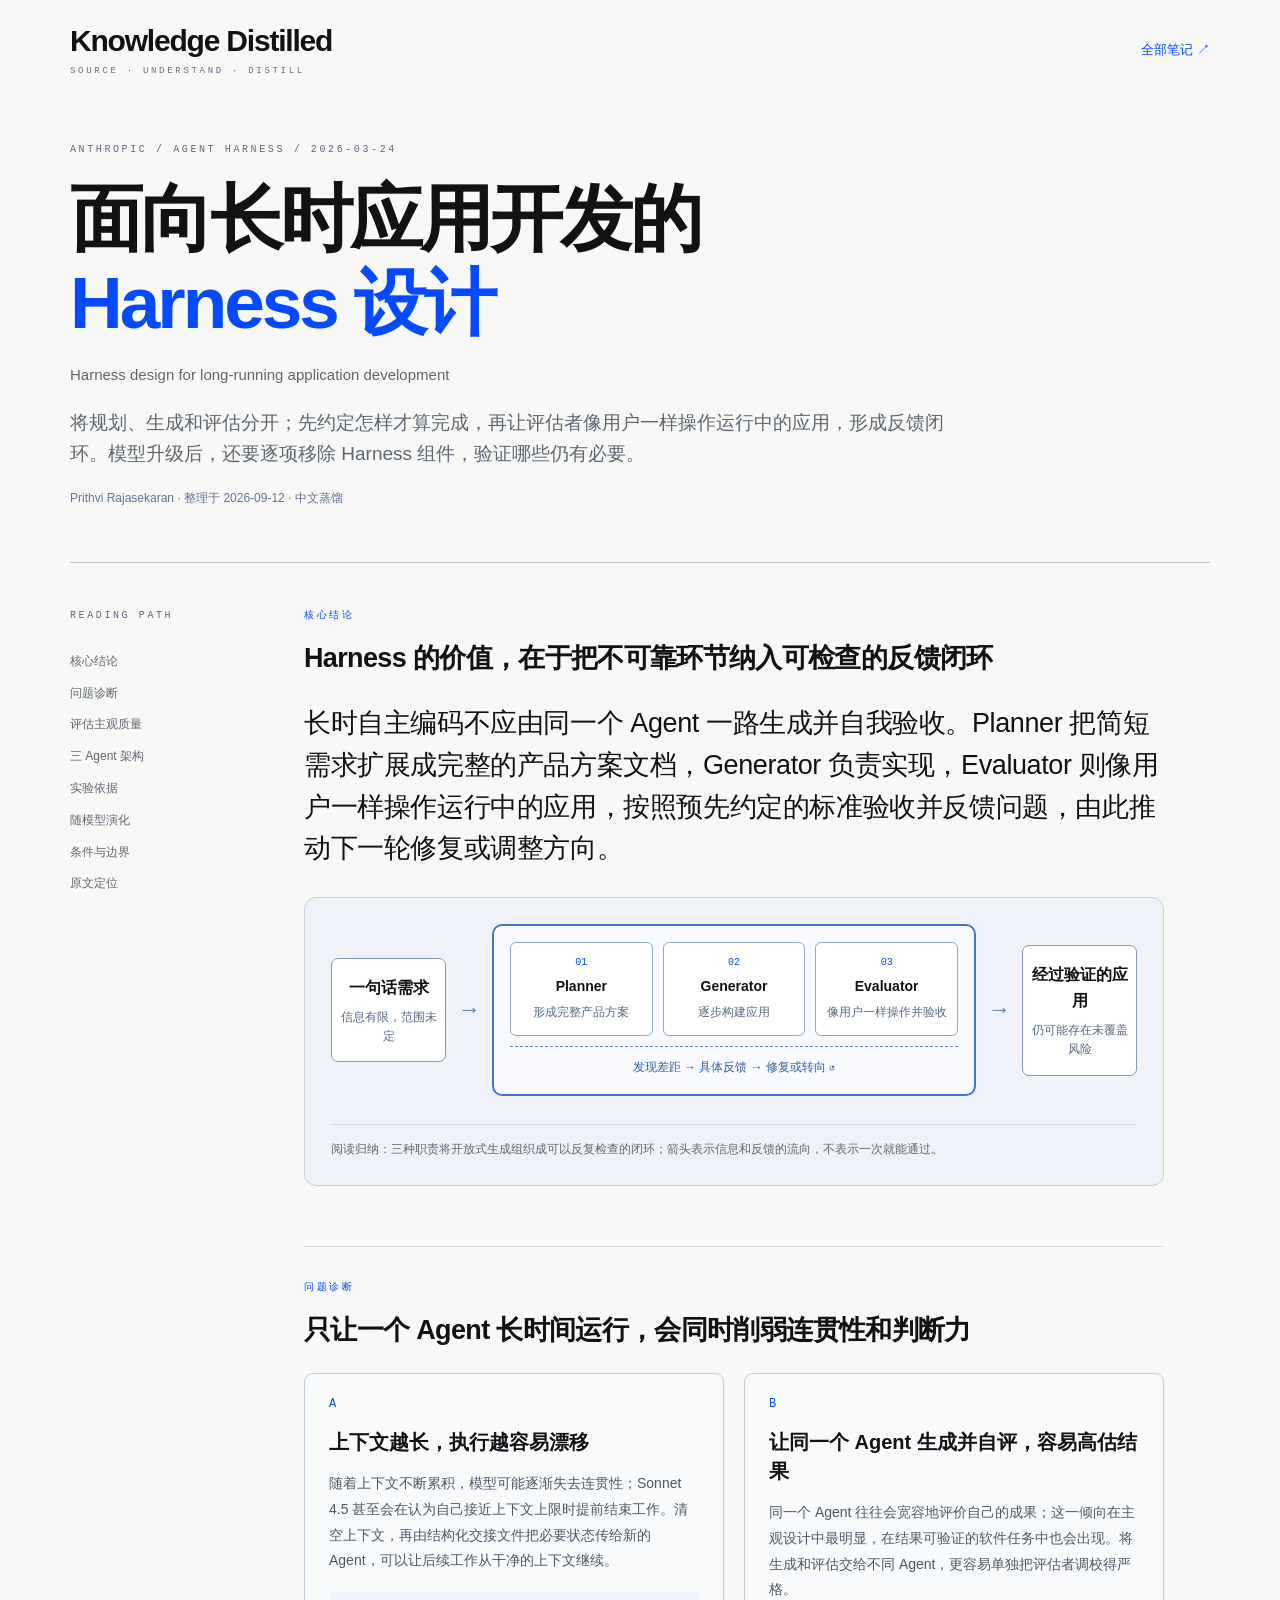
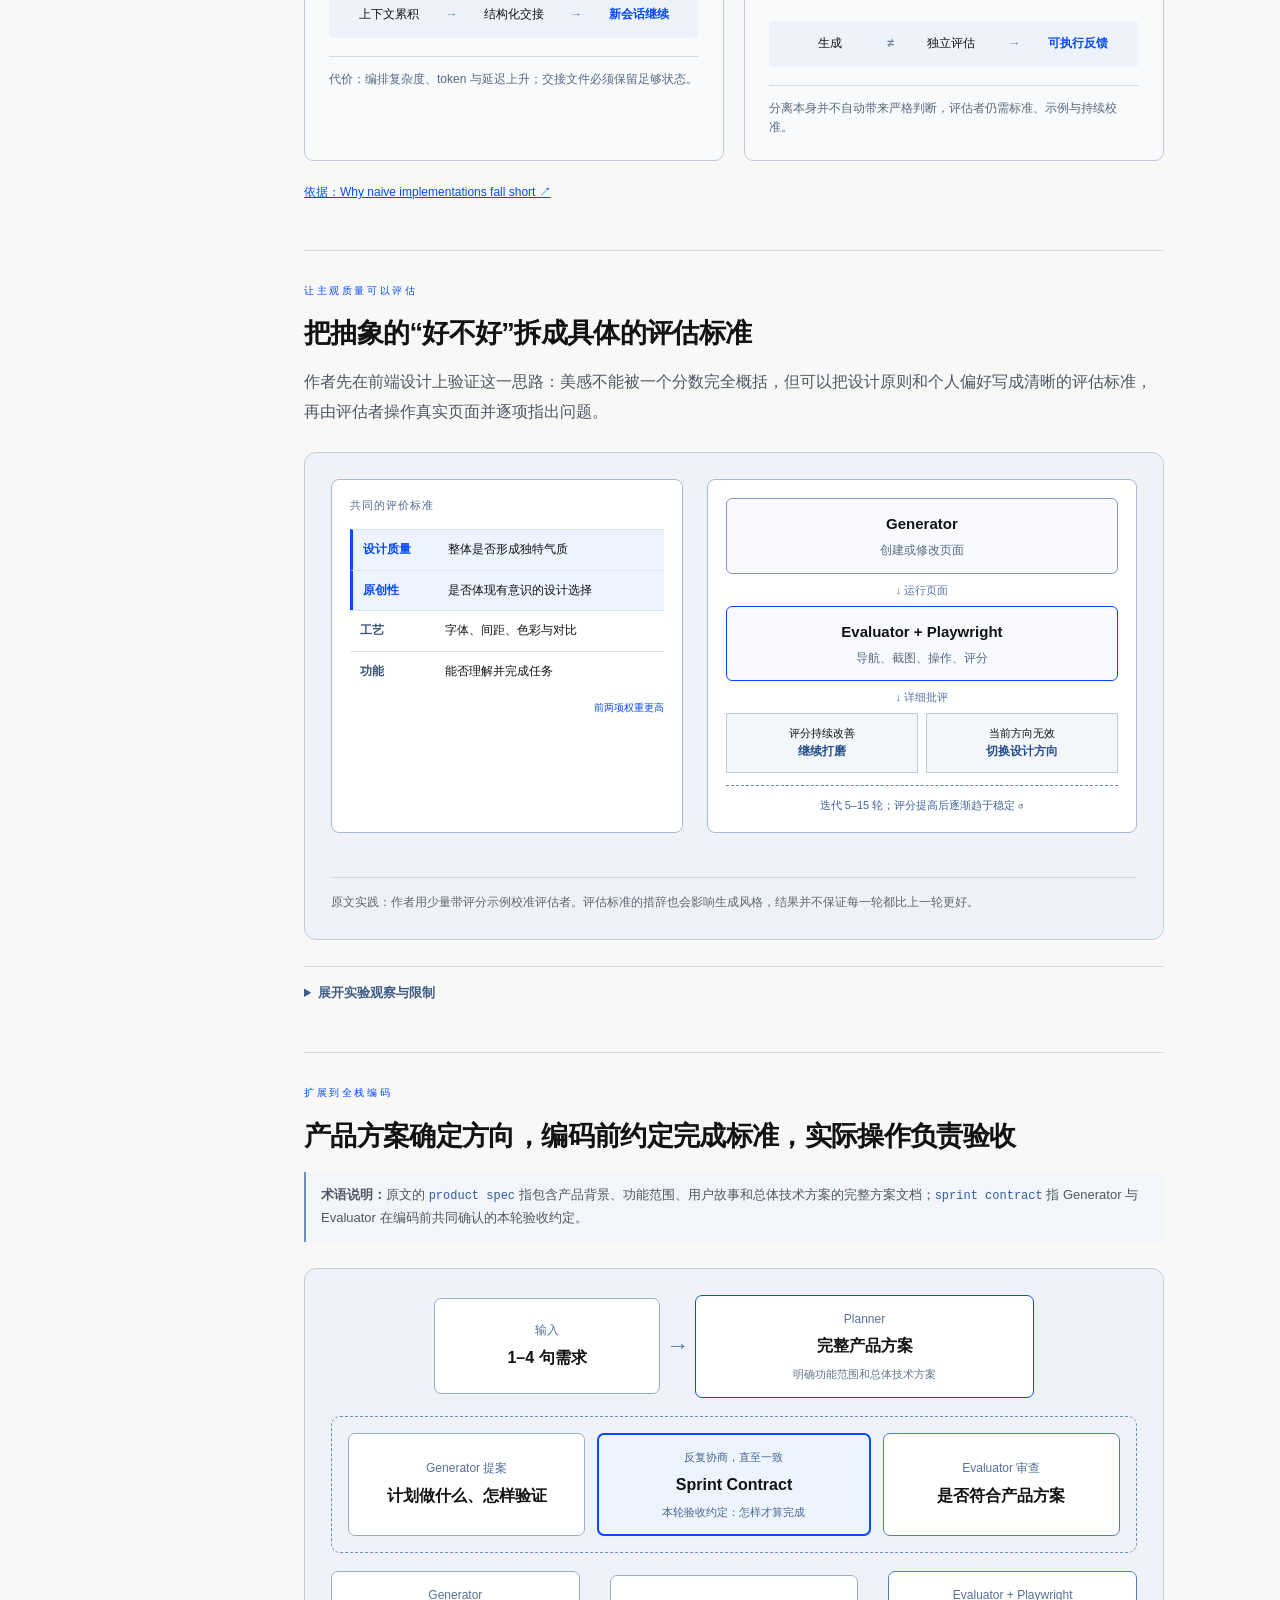
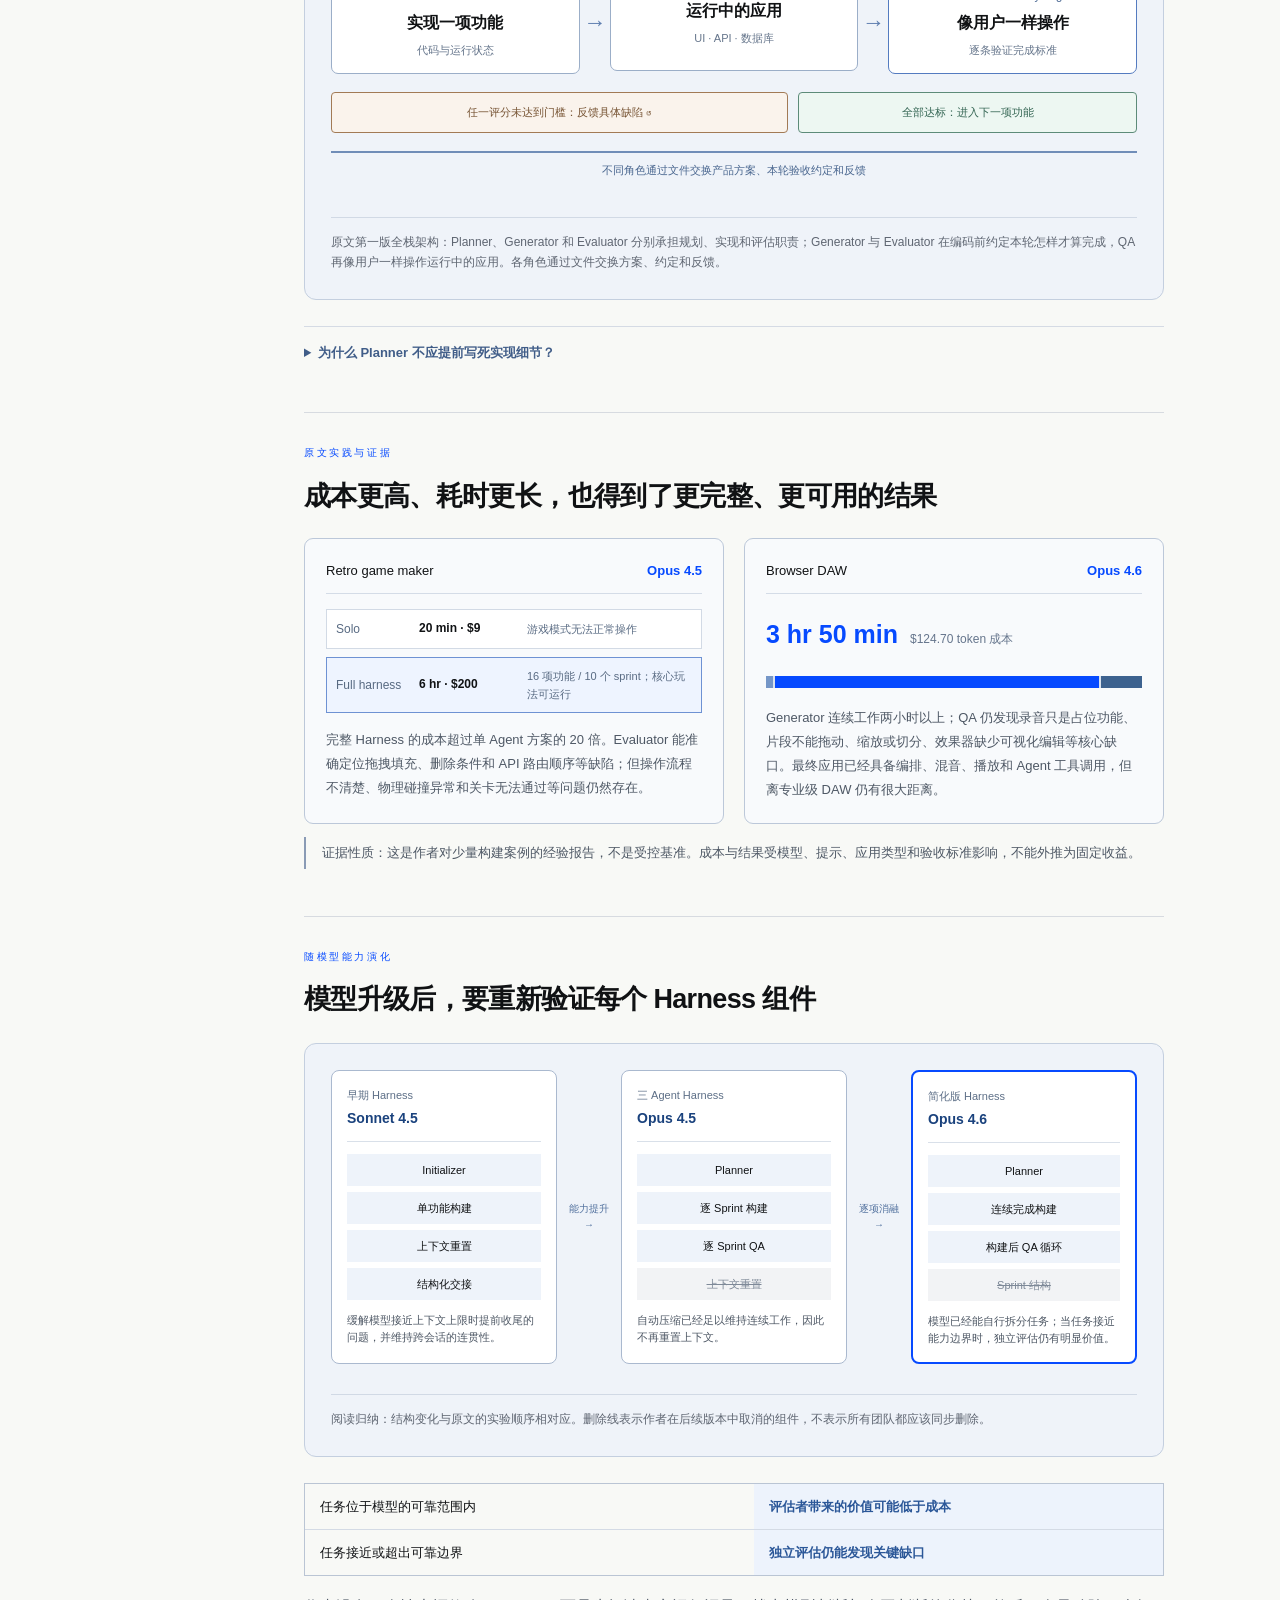
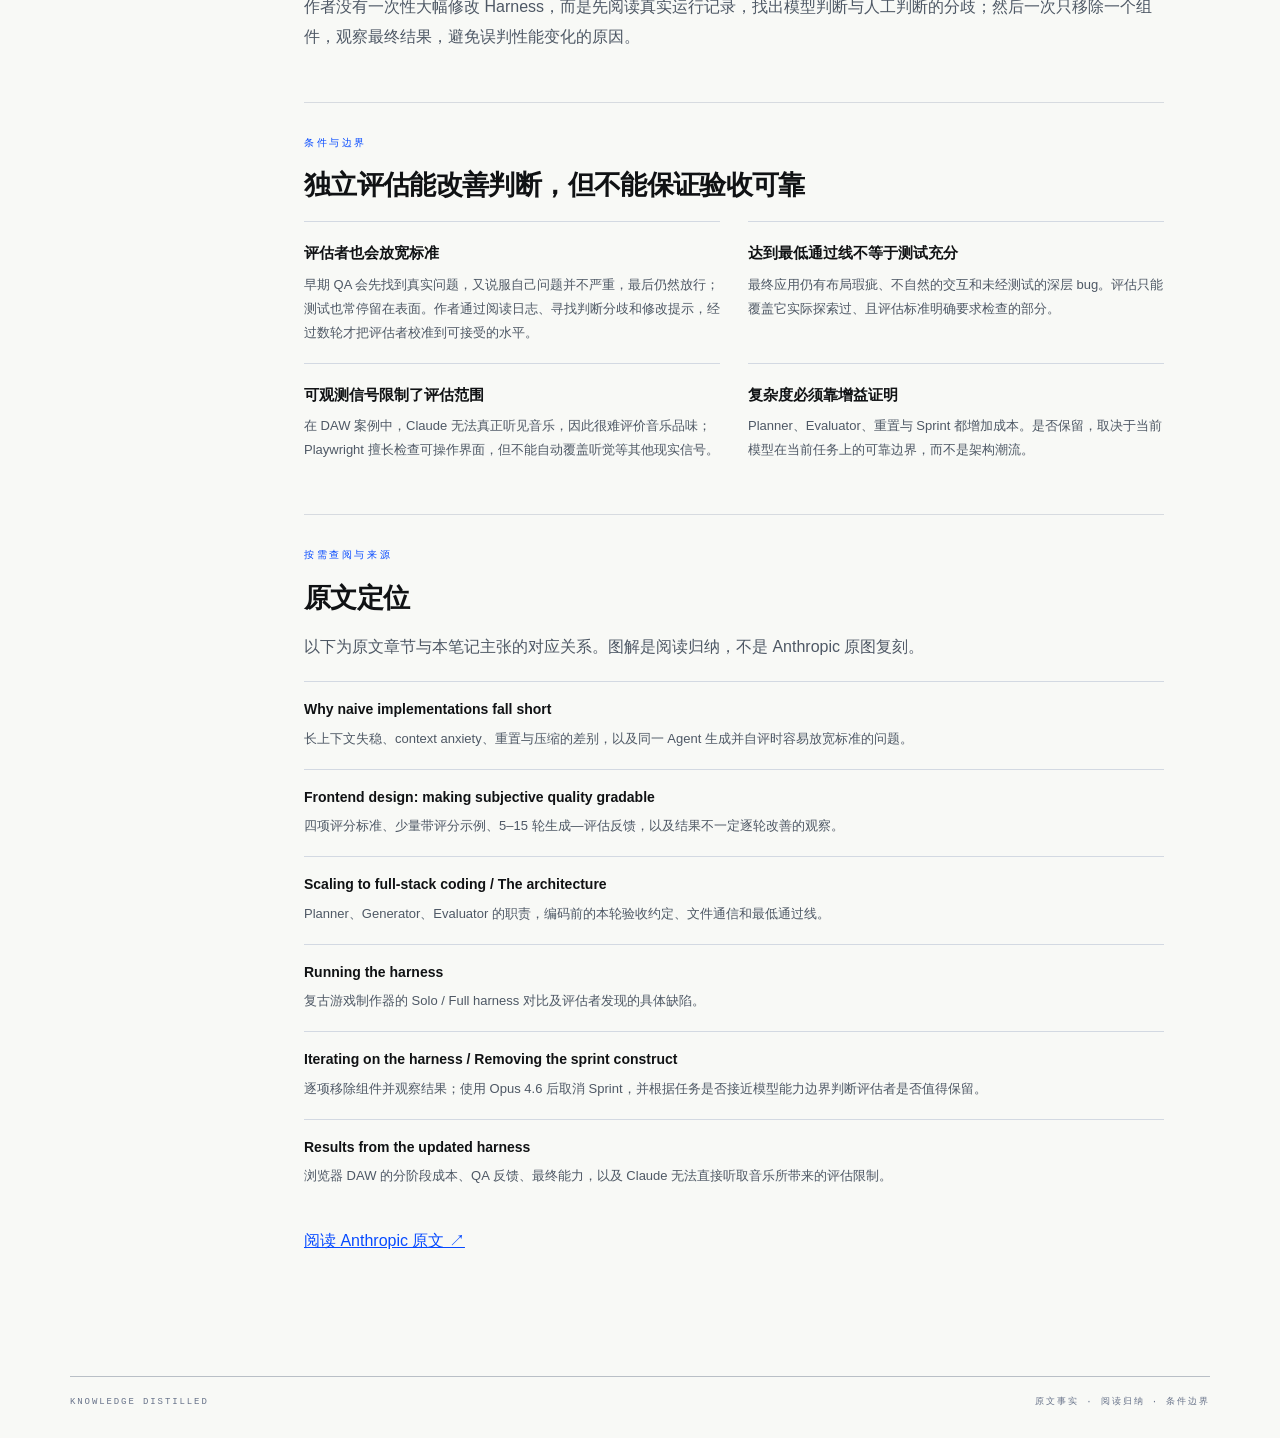
==== ai/agents/anthropic/harness-design-long-running-apps/index.html @ ccfb9e34 "knowledge: add long-running apps note and contextual terminology workflow" ====
<!doctype html>
<html lang="zh-CN">
<head>
  <meta charset="utf-8">
  <meta name="viewport" content="width=device-width,initial-scale=1">
  <meta name="description" content="Anthropic 长时应用开发 Harness 设计文章的中文蒸馏：拆分规划、生成和评估职责，先约定怎样才算完成，再让评估者操作运行中的应用，并随模型升级重新验证各组件的必要性。">
  <title>面向长时应用开发的 Harness 设计 · Knowledge Distilled</title>
  <link rel="stylesheet" href="../../../../assets/css/style.css?v=2">
  <link rel="stylesheet" href="note.css?v=1">
  <script src="note.js" defer></script>
</head>
<body>
  <a class="skip-link" href="#main">跳至正文</a>
  <div class="container">
    <header class="site-header">
      <a class="brand" href="../../../../">Knowledge Distilled<span>Source · Understand · Distill</span></a>
      <a class="back-link" href="../../../../#knowledge-map">全部笔记 ↗</a>
    </header>

    <main id="main">
      <header class="article-header">
        <div class="eyebrow">Anthropic / Agent Harness / 2026-03-24</div>
        <h1>面向长时应用开发的<br><span>Harness 设计</span></h1>
        <p class="original-title" lang="en">Harness design for long-running application development</p>
        <p class="subtitle">将规划、生成和评估分开；先约定怎样才算完成，再让评估者像用户一样操作运行中的应用，形成反馈闭环。模型升级后，还要逐项移除 Harness 组件，验证哪些仍有必要。</p>
        <p class="note-status">Prithvi Rajasekaran · 整理于 2026-09-12 · 中文蒸馏</p>
      </header>

      <div class="reading-layout">
        <nav class="contents" aria-label="文章目录">
          <div class="eyebrow">Reading path</div>
          <a href="#conclusion">核心结论</a>
          <a href="#failures">问题诊断</a>
          <a href="#feedback">评估主观质量</a>
          <a href="#architecture">三 Agent 架构</a>
          <a href="#evidence">实验依据</a>
          <a href="#evolution">随模型演化</a>
          <a href="#boundaries">条件与边界</a>
          <a href="#source">原文定位</a>
        </nav>

        <div class="reading-main">
          <section class="section" id="conclusion">
            <div class="eyebrow">核心结论</div>
            <h2>Harness 的价值，在于把不可靠环节纳入可检查的反馈闭环</h2>
            <p class="takeaway">长时自主编码不应由同一个 Agent 一路生成并自我验收。Planner 把简短需求扩展成完整的产品方案文档，Generator 负责实现，Evaluator 则像用户一样操作运行中的应用，按照预先约定的标准验收并反馈问题，由此推动下一轮修复或调整方向。</p>

            <figure class="thesis-map" aria-labelledby="thesis-caption">
              <div class="input-node">一句话需求<small>信息有限，范围未定</small></div>
              <div class="map-arrow" aria-hidden="true">→</div>
              <div class="harness-frame">
                <div class="role planner"><span>01</span><strong>Planner</strong><small>形成完整产品方案</small></div>
                <div class="role generator"><span>02</span><strong>Generator</strong><small>逐步构建应用</small></div>
                <div class="role evaluator"><span>03</span><strong>Evaluator</strong><small>像用户一样操作并验收</small></div>
                <div class="feedback-line">发现差距 → 具体反馈 → 修复或转向 ↺</div>
              </div>
              <div class="map-arrow" aria-hidden="true">→</div>
              <div class="output-node">经过验证的应用<small>仍可能存在未覆盖风险</small></div>
              <figcaption id="thesis-caption">阅读归纳：三种职责将开放式生成组织成可以反复检查的闭环；箭头表示信息和反馈的流向，不表示一次就能通过。</figcaption>
            </figure>
          </section>

          <section class="section" id="failures">
            <div class="eyebrow">问题诊断</div>
            <h2>只让一个 Agent 长时间运行，会同时削弱连贯性和判断力</h2>
            <div class="failure-grid">
              <article>
                <div class="failure-mark">A</div>
                <h3>上下文越长，执行越容易漂移</h3>
                <p>随着上下文不断累积，模型可能逐渐失去连贯性；Sonnet 4.5 甚至会在认为自己接近上下文上限时提前结束工作。清空上下文，再由结构化交接文件把必要状态传给新的 Agent，可以让后续工作从干净的上下文继续。</p>
                <div class="mechanism"><span>上下文累积</span><b>→</b><span>结构化交接</span><b>→</b><strong>新会话继续</strong></div>
                <small>代价：编排复杂度、token 与延迟上升；交接文件必须保留足够状态。</small>
              </article>
              <article>
                <div class="failure-mark">B</div>
                <h3>让同一个 Agent 生成并自评，容易高估结果</h3>
                <p>同一个 Agent 往往会宽容地评价自己的成果；这一倾向在主观设计中最明显，在结果可验证的软件任务中也会出现。将生成和评估交给不同 Agent，更容易单独把评估者调校得严格。</p>
                <div class="mechanism"><span>生成</span><b>≠</b><span>独立评估</span><b>→</b><strong>可执行反馈</strong></div>
                <small>分离本身并不自动带来严格判断，评估者仍需标准、示例与持续校准。</small>
              </article>
            </div>
            <p class="source-pointer"><a href="#source-naive">依据：Why naive implementations fall short ↗</a></p>
          </section>

          <section class="section" id="feedback">
            <div class="eyebrow">让主观质量可以评估</div>
            <h2>把抽象的“好不好”拆成具体的评估标准</h2>
            <p>作者先在前端设计上验证这一思路：美感不能被一个分数完全概括，但可以把设计原则和个人偏好写成清晰的评估标准，再由评估者操作真实页面并逐项指出问题。</p>

            <figure class="grading-loop" aria-labelledby="grading-caption">
              <div class="criteria-panel">
                <div class="criteria-title">共同的评价标准</div>
                <div class="criterion priority"><strong>设计质量</strong><span>整体是否形成独特气质</span></div>
                <div class="criterion priority"><strong>原创性</strong><span>是否体现有意识的设计选择</span></div>
                <div class="criterion"><strong>工艺</strong><span>字体、间距、色彩与对比</span></div>
                <div class="criterion"><strong>功能</strong><span>能否理解并完成任务</span></div>
                <div class="weight-note">前两项权重更高</div>
              </div>
              <div class="loop-panel">
                <div class="loop-node generate"><strong>Generator</strong><small>创建或修改页面</small></div>
                <div class="loop-step down">↓ 运行页面</div>
                <div class="loop-node inspect"><strong>Evaluator + Playwright</strong><small>导航、截图、操作、评分</small></div>
                <div class="loop-step decision">↓ 详细批评</div>
                <div class="fork-row"><span>评分持续改善<br><b>继续打磨</b></span><span>当前方向无效<br><b>切换设计方向</b></span></div>
                <div class="return-line">迭代 5–15 轮；评分提高后逐渐趋于稳定 ↺</div>
              </div>
              <figcaption id="grading-caption">原文实践：作者用少量带评分示例校准评估者。评估标准的措辞也会影响生成风格，结果并不保证每一轮都比上一轮更好。</figcaption>
            </figure>

            <details class="explanation">
              <summary>展开实验观察与限制</summary>
              <p>完整运行最长约四小时。即使在第一轮，明确标准也能让结果优于没有额外提示的基线；后续反馈通常会让设计更鲜明。在荷兰艺术博物馆案例中，第十轮从常规落地页转变为空间化的 3D 画廊体验。</p>
              <p>但作者有时更喜欢中间轮次，方案复杂度也会随迭代上升。“museum quality”一类措辞还会让设计趋向特定风格，说明评分并不是客观、中立的审美尺度。</p>
              <a href="#source-frontend">依据：Frontend design: making subjective quality gradable ↗</a>
            </details>
          </section>

          <section class="section" id="architecture">
            <div class="eyebrow">扩展到全栈编码</div>
            <h2>产品方案确定方向，编码前约定完成标准，实际操作负责验收</h2>
            <p class="term-note"><strong>术语说明：</strong>原文的 <span lang="en">product spec</span> 指包含产品背景、功能范围、用户故事和总体技术方案的完整方案文档；<span lang="en">sprint contract</span> 指 Generator 与 Evaluator 在编码前共同确认的本轮验收约定。</p>
            <figure class="architecture" aria-labelledby="architecture-caption">
              <div class="spec-track">
                <div class="arch-node user"><small>输入</small><strong>1–4 句需求</strong></div>
                <div class="arch-arrow" aria-hidden="true">→</div>
                <div class="arch-node plan"><small>Planner</small><strong>完整产品方案</strong><span>明确功能范围和总体技术方案</span></div>
              </div>
              <div class="contract-zone">
                <div class="arch-node build"><small>Generator 提案</small><strong>计划做什么、怎样验证</strong></div>
                <div class="contract"><span>反复协商，直至一致</span><strong>Sprint Contract</strong><small>本轮验收约定：怎样才算完成</small></div>
                <div class="arch-node review"><small>Evaluator 审查</small><strong>是否符合产品方案</strong></div>
              </div>
              <div class="execution-zone">
                <div class="arch-node build"><small>Generator</small><strong>实现一项功能</strong><span>代码与运行状态</span></div>
                <div class="arch-arrow" aria-hidden="true">→</div>
                <div class="running-app"><strong>运行中的应用</strong><span>UI · API · 数据库</span></div>
                <div class="arch-arrow" aria-hidden="true">→</div>
                <div class="arch-node review"><small>Evaluator + Playwright</small><strong>像用户一样操作</strong><span>逐条验证完成标准</span></div>
              </div>
              <div class="gate-row"><span class="fail">任一评分未达到门槛：反馈具体缺陷 ↺</span><span class="pass">全部达标：进入下一项功能</span></div>
              <div class="artifact-rail">不同角色通过文件交换产品方案、本轮验收约定和反馈</div>
              <figcaption id="architecture-caption">原文第一版全栈架构：Planner、Generator 和 Evaluator 分别承担规划、实现和评估职责；Generator 与 Evaluator 在编码前约定本轮怎样才算完成，QA 再像用户一样操作运行中的应用。各角色通过文件交换方案、约定和反馈。</figcaption>
            </figure>

            <details class="explanation">
              <summary>为什么 Planner 不应提前写死实现细节？</summary>
              <p>作者担心前期写错技术细节会影响后续实现，因此让 Planner 聚焦产品背景、功能范围和总体技术方案，把具体实现路径留给后续工作。Generator 将工作拆成较小的功能块，Evaluator 则从功能范围与实现深度、功能可用性、视觉设计和代码质量四个方面设定最低通过线。</p>
              <a href="#source-architecture">依据：Scaling to full-stack coding / The architecture ↗</a>
            </details>
          </section>

          <section class="section" id="evidence">
            <div class="eyebrow">原文实践与证据</div>
            <h2>成本更高、耗时更长，也得到了更完整、更可用的结果</h2>
            <div class="experiment-grid">
              <article>
                <div class="experiment-head"><span>Retro game maker</span><strong>Opus 4.5</strong></div>
                <div class="cost-compare">
                  <div><small>Solo</small><b>20 min · $9</b><span>游戏模式无法正常操作</span></div>
                  <div class="full"><small>Full harness</small><b>6 hr · $200</b><span>16 项功能 / 10 个 sprint；核心玩法可运行</span></div>
                </div>
                <p>完整 Harness 的成本超过单 Agent 方案的 20 倍。Evaluator 能准确定位拖拽填充、删除条件和 API 路由顺序等缺陷；但操作流程不清楚、物理碰撞异常和关卡无法通过等问题仍然存在。</p>
              </article>
              <article>
                <div class="experiment-head"><span>Browser DAW</span><strong>Opus 4.6</strong></div>
                <div class="metric"><b>3 hr 50 min</b><span>$124.70 token 成本</span></div>
                <div class="phase-bar" aria-label="总时长中，构建阶段明显长于 QA 与规划阶段的示意图">
                  <i class="plan-phase"></i><i class="build-phase"></i><i class="qa-phase"></i>
                </div>
                <p>Generator 连续工作两小时以上；QA 仍发现录音只是占位功能、片段不能拖动、缩放或切分、效果器缺少可视化编辑等核心缺口。最终应用已经具备编排、混音、播放和 Agent 工具调用，但离专业级 DAW 仍有很大距离。</p>
              </article>
            </div>
            <p class="evidence-limit">证据性质：这是作者对少量构建案例的经验报告，不是受控基准。成本与结果受模型、提示、应用类型和验收标准影响，不能外推为固定收益。</p>
          </section>

          <section class="section" id="evolution">
            <div class="eyebrow">随模型能力演化</div>
            <h2>模型升级后，要重新验证每个 Harness 组件</h2>
            <figure class="evolution" aria-labelledby="evolution-caption">
              <div class="era">
                <div class="era-head"><span>早期 Harness</span><strong>Sonnet 4.5</strong></div>
                <div class="scaffold"><b>Initializer</b><b>单功能构建</b><b>上下文重置</b><b>结构化交接</b></div>
                <p>缓解模型接近上下文上限时提前收尾的问题，并维持跨会话的连贯性。</p>
              </div>
              <div class="evolution-arrow" aria-hidden="true">能力提升 →</div>
              <div class="era">
                <div class="era-head"><span>三 Agent Harness</span><strong>Opus 4.5</strong></div>
                <div class="scaffold"><b>Planner</b><b>逐 Sprint 构建</b><b>逐 Sprint QA</b><s>上下文重置</s></div>
                <p>自动压缩已经足以维持连续工作，因此不再重置上下文。</p>
              </div>
              <div class="evolution-arrow" aria-hidden="true">逐项消融 →</div>
              <div class="era current">
                <div class="era-head"><span>简化版 Harness</span><strong>Opus 4.6</strong></div>
                <div class="scaffold"><b>Planner</b><b>连续完成构建</b><b>构建后 QA 循环</b><s>Sprint 结构</s></div>
                <p>模型已经能自行拆分任务；当任务接近能力边界时，独立评估仍有明显价值。</p>
              </div>
              <figcaption id="evolution-caption">阅读归纳：结构变化与原文的实验顺序相对应。删除线表示作者在后续版本中取消的组件，不表示所有团队都应该同步删除。</figcaption>
            </figure>
            <div class="decision-rule">
              <span>任务位于模型的可靠范围内</span><strong>评估者带来的价值可能低于成本</strong>
              <span>任务接近或超出可靠边界</span><strong>独立评估仍能发现关键缺口</strong>
            </div>
            <p>作者没有一次性大幅修改 Harness，而是先阅读真实运行记录，找出模型判断与人工判断的分歧；然后一次只移除一个组件，观察最终结果，避免误判性能变化的原因。</p>
          </section>

          <section class="section" id="boundaries">
            <div class="eyebrow">条件与边界</div>
            <h2>独立评估能改善判断，但不能保证验收可靠</h2>
            <div class="boundary-list">
              <article><strong>评估者也会放宽标准</strong><p>早期 QA 会先找到真实问题，又说服自己问题并不严重，最后仍然放行；测试也常停留在表面。作者通过阅读日志、寻找判断分歧和修改提示，经过数轮才把评估者校准到可接受的水平。</p></article>
              <article><strong>达到最低通过线不等于测试充分</strong><p>最终应用仍有布局瑕疵、不自然的交互和未经测试的深层 bug。评估只能覆盖它实际探索过、且评估标准明确要求检查的部分。</p></article>
              <article><strong>可观测信号限制了评估范围</strong><p>在 DAW 案例中，Claude 无法真正听见音乐，因此很难评价音乐品味；Playwright 擅长检查可操作界面，但不能自动覆盖听觉等其他现实信号。</p></article>
              <article><strong>复杂度必须靠增益证明</strong><p>Planner、Evaluator、重置与 Sprint 都增加成本。是否保留，取决于当前模型在当前任务上的可靠边界，而不是架构潮流。</p></article>
            </div>
          </section>

          <section class="section source-section" id="source">
            <div class="eyebrow">按需查阅与来源</div>
            <h2>原文定位</h2>
            <p>以下为原文章节与本笔记主张的对应关系。图解是阅读归纳，不是 Anthropic 原图复刻。</p>
            <div class="source-list">
              <article id="source-naive"><strong>Why naive implementations fall short</strong><p>长上下文失稳、context anxiety、重置与压缩的差别，以及同一 Agent 生成并自评时容易放宽标准的问题。</p></article>
              <article id="source-frontend"><strong>Frontend design: making subjective quality gradable</strong><p>四项评分标准、少量带评分示例、5–15 轮生成—评估反馈，以及结果不一定逐轮改善的观察。</p></article>
              <article id="source-architecture"><strong>Scaling to full-stack coding / The architecture</strong><p>Planner、Generator、Evaluator 的职责，编码前的本轮验收约定、文件通信和最低通过线。</p></article>
              <article id="source-running"><strong>Running the harness</strong><p>复古游戏制作器的 Solo / Full harness 对比及评估者发现的具体缺陷。</p></article>
              <article id="source-iterate"><strong>Iterating on the harness / Removing the sprint construct</strong><p>逐项移除组件并观察结果；使用 Opus 4.6 后取消 Sprint，并根据任务是否接近模型能力边界判断评估者是否值得保留。</p></article>
              <article id="source-results"><strong>Results from the updated harness</strong><p>浏览器 DAW 的分阶段成本、QA 反馈、最终能力，以及 Claude 无法直接听取音乐所带来的评估限制。</p></article>
            </div>
            <p><a href="https://www.anthropic.com/engineering/harness-design-long-running-apps" target="_blank" rel="noreferrer">阅读 Anthropic 原文 ↗</a></p>
          </section>
        </div>
      </div>
    </main>
    <footer class="site-footer article-footer"><span>Knowledge Distilled</span><span>原文事实 · 阅读归纳 · 条件边界</span></footer>
  </div>
</body>
</html>
---- assets/css/style.css ----
:root{--bg:#f8f9f6;--text:#101214;--muted:#5f6672;--accent:#064aff;--border:#b9bfc6;--soft:#eef2f8;--mono:ui-monospace,SFMono-Regular,Consolas,monospace}
*{box-sizing:border-box}html{scroll-behavior:smooth;scroll-padding-top:28px}body{margin:0;background:var(--bg);color:var(--text);font-family:Inter,-apple-system,BlinkMacSystemFont,"Segoe UI","PingFang SC","Microsoft YaHei",sans-serif;line-height:1.65}a{color:inherit;text-decoration:none}button{font:inherit}a,button{-webkit-tap-highlight-color:transparent}a:focus-visible,button:focus-visible{outline:3px solid var(--accent);outline-offset:6px}a:hover{color:var(--accent)}[hidden]{display:none!important}.container{width:min(1300px,calc(100% - 112px));margin:auto}.skip-link{position:absolute;left:20px;top:-80px;padding:8px 16px;background:var(--text);color:white;z-index:10}.skip-link:focus{top:10px}.site-header{display:flex;align-items:center;justify-content:space-between;gap:32px;padding:24px 0 0}.brand{font-size:30px;font-weight:750;line-height:1.15;letter-spacing:-1.2px;white-space:nowrap}.brand span{display:block;font-family:var(--mono);font-size:9px;letter-spacing:2.7px;text-transform:uppercase;font-weight:400;margin-top:7px;color:#626d86}.site-nav{display:flex;align-items:center;gap:36px;font-size:14px}.site-nav a{padding:10px 0}.site-nav [aria-current]{color:var(--accent)}.github-link{border-left:1px solid #ccd0d6;padding-left:36px!important}.eyebrow{font-family:var(--mono);font-size:10px;line-height:1.85;font-weight:400;text-transform:uppercase;letter-spacing:2.6px;color:#5c6882}.home-hero{position:relative;padding:60px 0 34px;min-height:665px}.hero-copy{position:relative;z-index:1;width:58%}.home-hero h1{font-size:clamp(58px,6.2vw,89px);font-weight:760;line-height:1.18;letter-spacing:-4px;margin:26px 0 20px}.home-hero h1 span{color:var(--accent)}.hero-subtitle{font-size:23px;letter-spacing:.6px;color:var(--muted);margin:20px 0 44px}.featured h2{font-size:clamp(34px,3.65vw,53px);line-height:1.15;letter-spacing:-2px;margin:13px 0 15px;white-space:nowrap;font-weight:740}.featured p{font-size:17px;color:var(--muted);line-height:1.8;margin:0 0 24px}.button{display:inline-flex;align-items:center;justify-content:center;min-width:170px;min-height:48px;padding:11px 27px;background:var(--accent);border:1px solid var(--accent);color:white;font-size:15px;border-radius:2px;transition:background .18s}.button:hover{color:white;background:#0038c9}.hero-art{position:absolute;width:50%;right:0;top:64px;bottom:48px;margin:0;pointer-events:none}.hero-art img{width:112%;height:90%;object-fit:contain;position:absolute;left:-3%;top:50px;mix-blend-mode:multiply}.art-process{position:absolute;right:9px;top:0;z-index:1}.hero-art figcaption{position:absolute;right:0;bottom:36px;font-size:9px;max-width:115px}.knowledge-map{border-top:1px solid var(--border);padding:22px 0 34px;scroll-margin-top:24px}.section-heading{display:flex;align-items:center;justify-content:space-between;gap:20px;margin:0 0 30px}.section-heading h2{margin:0}.section-heading>span{color:var(--accent)}.topic-grid{display:grid;grid-template-columns:repeat(3,1fr)}.topic{display:flex;gap:28px;padding:0 30px 0 0}.topic+.topic{border-left:1px solid #d4d8dc;padding-left:36px}.topic-number{font-family:var(--mono);font-size:11px;letter-spacing:1px;color:#637293;padding-top:5px}.topic h3{font-size:23px;line-height:1.35;letter-spacing:-.6px;margin:0 0 10px;white-space:nowrap}.topic p{font-size:15px;color:var(--muted);line-height:1.5;margin:0 0 12px}.topic a{font-size:14px;color:var(--accent)}.topic a:hover{text-decoration:underline}.pending{font-size:11px;color:#777f88}.site-footer{border-top:1px solid var(--border);display:flex;justify-content:space-between;gap:25px;padding:17px 0 28px;font:9px/1.8 var(--mono);text-transform:uppercase;letter-spacing:1.9px;color:#68738a}.empty-state{padding:6px 0 30px;min-height:140px}.empty-state h3{font-size:24px;margin:0}.empty-state p{color:var(--muted)}.empty-state button{background:none;border:0;padding:0;color:var(--accent);cursor:pointer}
/* Shared reading layout */
.article-header{padding:65px 0 42px;border-bottom:1px solid var(--border)}.breadcrumb{font-size:12px;color:var(--muted);margin-bottom:28px}.breadcrumb a{color:var(--accent)}.article-header h1{font-size:clamp(38px,5.7vw,76px);letter-spacing:-3px;line-height:1.15;margin:18px 0}.article-header .subtitle{font-size:19px;color:var(--muted);max-width:720px}.reading-layout{display:grid;grid-template-columns:200px minmax(0,780px);gap:70px;padding:44px 0 70px}.contents{position:sticky;top:30px;align-self:start}.contents .eyebrow{margin-bottom:20px}.contents a{display:block;font-size:12px;color:var(--muted);padding:6px 0}.contents a:hover{color:var(--accent)}.reading-main{min-width:0}.section{padding:0 0 34px;margin-bottom:32px;border-bottom:1px solid #d7dbe0;scroll-margin-top:30px}.section:last-child{border:0;margin:0}.section h2{font-size:27px;letter-spacing:-.65px;line-height:1.3;margin:15px 0}.section p,.section li{font-size:16px;color:#4e5865;line-height:1.85}.section ul{padding-left:20px}.section li{padding-bottom:8px}.section .takeaway{font-size:27px;line-height:1.55;color:var(--text);letter-spacing:-.4px}.section .eyebrow{color:var(--accent)}.diagram{overflow:auto;padding:24px;background:var(--soft);font:14px/1.7 var(--mono);white-space:pre;color:#2e4568;border-left:2px solid var(--accent)}.tag{display:inline-block;font:11px/1.5 var(--mono);background:var(--soft);padding:5px 10px;margin:5px 5px 0 0;color:#4e6385}.section a{color:var(--accent);text-decoration:underline;overflow-wrap:anywhere}.note-status{font-size:12px;color:#637293}.article-footer{margin-top:0}.back-link{color:var(--accent);font-size:13px}.article-header .hero{background:none}
@media(min-width:1500px){.home-hero{min-height:685px}}
@media(max-width:1150px){.container{width:calc(100% - 64px)}.site-nav{gap:22px}.hero-subtitle{font-size:19px}.topic{gap:16px}.topic+.topic{padding-left:22px}.topic h3{font-size:19px}.featured p{font-size:15px}.home-hero{min-height:610px}.reading-layout{gap:40px;grid-template-columns:170px minmax(0,1fr)}}
@media(max-width:800px){.container{width:calc(100% - 40px)}.site-header{align-items:flex-start;flex-direction:column;gap:18px}.brand{font-size:27px}.site-nav{gap:25px;width:100%;font-size:12px}.github-link{margin-left:auto;padding-left:18px!important}.home-hero{padding-top:35px;min-height:0}.hero-copy{width:100%}.home-hero h1{font-size:64px;letter-spacing:-3px}.hero-subtitle{font-size:18px;max-width:95%;margin-bottom:30px}.hero-art{position:relative;height:330px;width:100%;top:auto;bottom:auto;margin:20px 0 0}.hero-art img{width:100%;height:100%;top:0;left:0}.art-process{top:20px}.hero-art figcaption{bottom:15px}.featured h2{font-size:38px;white-space:normal}.topic-grid{grid-template-columns:1fr}.topic{padding:20px 0!important;gap:22px}.topic+.topic{border-left:0;border-top:1px solid #d4d8dc}.topic h3{font-size:22px}.section-heading{margin-bottom:6px}.site-footer{flex-direction:column;gap:8px}.reading-layout{display:block;padding-top:24px}.contents{position:static;display:flex;flex-wrap:wrap;gap:5px 18px;border-bottom:1px solid var(--border);padding-bottom:20px;margin-bottom:30px}.contents .eyebrow{width:100%;margin-bottom:6px}.contents a{font-size:12px}.article-header{padding-top:35px}.article-header h1{letter-spacing:-1.5px}.section .takeaway{font-size:23px}}
@media(max-width:400px){.site-nav{gap:16px;font-size:11px}.home-hero h1{font-size:55px}.featured h2{font-size:32px}.github-link{padding-left:12px!important}.desktop-break{display:none}}
@media(prefers-reduced-motion:reduce){html{scroll-behavior:auto}*{transition:none!important}}
@media(min-width:1151px){.container{width:calc(100% - 140px);max-width:1344px}.home-hero h1{font-size:96px}.featured h2{font-size:60px}.home-hero{padding-top:50px}.hero-subtitle{margin-bottom:42px}.topic h3{font-size:24px}}
.hero-art img{mix-blend-mode:normal}
---- ai/agents/anthropic/harness-design-long-running-apps/note.css ----
.article-header h1 span{color:var(--accent)}
.article-header .subtitle{max-width:900px}
.original-title{font-size:15px;color:var(--muted);overflow-wrap:anywhere}
.reading-layout{grid-template-columns:180px minmax(0,860px);gap:54px}
.section h3{font-size:20px;line-height:1.45;margin:0 0 10px}
.section figure{margin:26px 0}
.section figcaption{font-size:12px;line-height:1.7;color:var(--muted);border-top:1px solid #d1d9e5;padding-top:14px;margin-top:20px}
.section small{font-size:12px;line-height:1.55;color:#586a82}
.section .source-pointer{font-size:12px;margin-top:20px}
summary{cursor:pointer;padding:15px 0;font-size:13px;color:#405d88;font-weight:600}
summary:focus-visible{outline:3px solid var(--accent);outline-offset:4px}
.explanation{border-top:1px solid #d5dbe4;margin-top:22px}
.explanation p{font-size:14px}
.explanation a{font-size:12px}
.section .term-note{font-size:13px;line-height:1.75;border-left:2px solid #6f8fbe;background:#f2f5fa;padding:12px 15px;margin:18px 0 22px}
.term-note span{font-family:var(--mono);font-size:12px;color:#315d9f}

.thesis-map,.grading-loop,.architecture,.evolution{background:#eff3f9;border:1px solid #c4cfdf;border-radius:12px;padding:26px}
.thesis-map{display:grid;grid-template-columns:115px 30px minmax(410px,1fr) 30px 115px;gap:8px;align-items:center}
.thesis-map figcaption,.grading-loop figcaption,.architecture figcaption,.evolution figcaption{grid-column:1/-1}
.input-node,.output-node{border:1px solid #8398b8;background:#fff;border-radius:7px;text-align:center;padding:16px 8px;font-weight:650}
.input-node small,.output-node small{display:block;margin-top:7px;font-weight:400}
.map-arrow,.arch-arrow{text-align:center;color:#5e7eaf;font-size:23px}
.harness-frame{border:2px solid #4376d2;border-radius:10px;padding:16px;display:grid;grid-template-columns:repeat(3,1fr);gap:10px;background:#f8faff}
.role{background:#fff;border:1px solid #91a8c9;border-radius:6px;padding:13px 10px;text-align:center}
.role span{display:block;font:10px/1.4 var(--mono);color:var(--accent)}
.role strong{display:block;font-size:14px;margin:5px 0}
.role small{display:block}
.feedback-line{grid-column:1/-1;border-top:1px dashed #6685b6;color:#315d9f;text-align:center;padding-top:11px;font-size:12px}

.failure-grid{display:grid;grid-template-columns:1fr 1fr;gap:20px;margin-top:25px}
.failure-grid article{position:relative;border:1px solid #c0cada;background:#f8fafc;border-radius:9px;padding:24px}
.failure-mark{font:12px/1 var(--mono);color:var(--accent);margin-bottom:18px}
.failure-grid p{font-size:14px}
.failure-grid article>small{display:block;border-top:1px solid #d6dce6;padding-top:13px}
.mechanism{display:flex;align-items:center;gap:6px;margin:18px 0;padding:13px 10px;background:#eef3fb;border-radius:5px;font-size:12px}
.mechanism span,.mechanism strong{flex:1;text-align:center}
.mechanism b{color:#6881a9}
.mechanism strong{color:var(--accent)}

.grading-loop{display:grid;grid-template-columns:.9fr 1.1fr;gap:24px}
.criteria-panel,.loop-panel{background:#fff;border:1px solid #aab9cf;border-radius:8px;padding:18px}
.criteria-title{font:11px/1.5 var(--mono);text-transform:uppercase;letter-spacing:1px;color:#536a8e;margin-bottom:14px}
.criterion{display:grid;grid-template-columns:75px 1fr;gap:10px;padding:10px;border-top:1px solid #e0e5ed;font-size:12px}
.criterion strong{color:#3b5377}
.criterion.priority{border-left:3px solid var(--accent);background:#edf3ff}
.criterion.priority strong{color:var(--accent)}
.weight-note{text-align:right;font-size:10px;color:var(--accent);margin-top:8px}
.loop-panel{display:flex;flex-direction:column;align-items:stretch}
.loop-node{border:1px solid #829bc1;border-radius:6px;padding:13px;text-align:center;background:#f8faff}
.loop-node strong,.loop-node small{display:block}
.loop-node strong{font-size:15px}.loop-node small{margin-top:4px}
.loop-node.inspect{border-color:var(--accent)}
.loop-step{text-align:center;font-size:11px;color:#57749f;padding:7px}
.fork-row{display:grid;grid-template-columns:1fr 1fr;gap:8px}
.fork-row span{font-size:11px;text-align:center;padding:10px 5px;border:1px solid #c1cbd9;background:#f3f6fa}
.fork-row b{font-size:12px;color:#274f8b}
.return-line{border-top:1px dashed #6e86aa;margin-top:12px;padding-top:10px;text-align:center;font-size:11px;color:#3f6499}

.architecture{display:grid;gap:18px}
.spec-track{display:grid;grid-template-columns:1fr 35px 1.5fr;align-items:center;max-width:600px;margin:auto;width:100%}
.contract-zone{display:grid;grid-template-columns:1fr 1.15fr 1fr;gap:12px;align-items:stretch;border:1px dashed #7190bd;border-radius:9px;padding:16px}
.execution-zone{display:grid;grid-template-columns:1fr 30px 1fr 30px 1fr;align-items:center}
.arch-node,.running-app{display:flex;flex-direction:column;justify-content:center;align-items:center;gap:5px;background:#fff;border:1px solid #9baec8;border-radius:7px;padding:14px;text-align:center;min-height:96px}
.arch-node small{color:#557199}.arch-node span,.running-app span{font-size:11px;color:#65758b}
.arch-node.review{border-color:#547bc0}.arch-node.plan{border-color:var(--accent)}
.contract{display:flex;flex-direction:column;justify-content:center;text-align:center;border:2px solid var(--accent);background:#edf3ff;border-radius:7px;padding:13px}
.contract span,.contract small{font-size:11px;color:#49678f}.contract strong{margin:6px 0}
.gate-row{display:grid;grid-template-columns:1.35fr 1fr;gap:10px}
.gate-row span{font-size:11px;text-align:center;padding:10px;border-radius:4px}
.fail{border:1px solid #a27a55;background:#faf3ec;color:#775434}.pass{border:1px solid #5d8b79;background:#edf7f2;color:#356654}
.artifact-rail{border-top:2px solid #708db8;text-align:center;padding-top:10px;font:11px/1.5 var(--mono);color:#49668f}

.experiment-grid{display:grid;grid-template-columns:1fr 1fr;gap:20px;margin-top:24px}
.experiment-grid article{border:1px solid #bcc8d9;border-radius:9px;padding:21px;background:#f8fafc}
.experiment-head{display:flex;justify-content:space-between;gap:10px;border-bottom:1px solid #d4dce7;padding-bottom:12px;margin-bottom:15px;font-size:13px}
.experiment-head strong{color:var(--accent)}
.cost-compare{display:grid;gap:8px;margin-bottom:15px}
.cost-compare>div{display:grid;grid-template-columns:75px 100px 1fr;gap:8px;align-items:center;font-size:11px;border:1px solid #d2dae5;padding:9px;background:#fff}
.cost-compare .full{border-color:#6e92d3;background:#eef4ff}
.cost-compare b{font-size:12px}.cost-compare span{color:#596b83}
.experiment-grid p{font-size:13px;margin-bottom:0}
.metric{display:flex;align-items:baseline;gap:12px;margin:20px 0}.metric b{font-size:25px;color:var(--accent)}.metric span{font-size:12px;color:#65758c}
.phase-bar{display:flex;height:12px;margin-bottom:18px;background:#dae2ed;gap:2px}
.phase-bar i{display:block}.plan-phase{width:2%;background:#7596c7}.build-phase{width:87%;background:var(--accent)}.qa-phase{width:11%;background:#3d628f}
.evidence-limit{border-left:2px solid #8a9bb5;padding:4px 0 4px 16px;font-size:13px!important}

.evolution{display:grid;grid-template-columns:1fr 44px 1fr 44px 1fr;gap:10px;align-items:center}
.era{height:100%;background:#fff;border:1px solid #aab9cf;border-radius:8px;padding:15px}
.era.current{border:2px solid var(--accent)}
.era-head{display:flex;flex-direction:column;gap:3px;border-bottom:1px solid #d9e0e9;padding-bottom:10px;margin-bottom:12px;font-size:11px;color:#5d6f87}
.era-head strong{font-size:14px;color:#1a427d}
.scaffold{display:grid;gap:6px}.scaffold b,.scaffold s{font-size:11px;font-weight:500;padding:7px;background:#eef3fa;text-align:center}.scaffold s{color:#7e8998;background:#f2f3f5}
.era p{font-size:11px!important;line-height:1.55;margin:12px 0 0}
.evolution-arrow{text-align:center;font-size:10px;color:#52719e}
.decision-rule{display:grid;grid-template-columns:1.1fr 1fr;gap:0;margin-top:20px;border:1px solid #bac5d4}
.decision-rule span,.decision-rule strong{padding:12px 15px;font-size:13px;border-bottom:1px solid #d4dbe5}
.decision-rule strong{background:#edf3fc;color:#2b5798}
.decision-rule span:nth-last-child(-n+2),.decision-rule strong:last-child{border-bottom:0}

.boundary-list{display:grid;grid-template-columns:1fr 1fr;gap:0 28px;margin-top:18px}
.boundary-list article{border-top:1px solid #d3d9e2;padding:18px 0}
.boundary-list strong{font-size:15px}.boundary-list p{font-size:13px;margin:6px 0 0}
.source-list{margin:20px 0}
.source-list article{border-top:1px solid #d3d9e2;padding:14px 0;scroll-margin-top:30px}
.source-list strong{font-size:14px}.source-list p{font-size:13px;margin:4px 0}

@media(max-width:1150px) and (min-width:801px){
  .thesis-map{grid-template-columns:1fr;padding:18px}
  .thesis-map .map-arrow{transform:rotate(90deg)}
  .input-node,.output-node{width:100%}
  .architecture{padding:18px}.contract-zone{gap:8px;padding:12px}
  .evolution{grid-template-columns:1fr;gap:8px}.evolution-arrow{padding:4px}.evolution-arrow{font-size:0}.evolution-arrow:after{content:'↓';font-size:18px}
}

@media(max-width:800px){
  .article-header h1{font-size:36px}
  .thesis-map{grid-template-columns:1fr;padding:18px 14px}
  .map-arrow{transform:rotate(90deg)}
  .harness-frame{grid-template-columns:1fr;gap:8px;width:100%}
  .feedback-line{grid-column:1}
  .input-node,.output-node{width:100%}
  .failure-grid,.grading-loop,.experiment-grid,.boundary-list{grid-template-columns:1fr}
  .grading-loop,.architecture,.evolution{padding:17px 13px}
  .spec-track{grid-template-columns:1fr}.spec-track .arch-arrow{transform:rotate(90deg)}
  .contract-zone{grid-template-columns:1fr;padding:12px}
  .execution-zone{grid-template-columns:1fr}.execution-zone .arch-arrow{transform:rotate(90deg)}
  .gate-row{grid-template-columns:1fr}
  .cost-compare>div{grid-template-columns:60px 1fr}.cost-compare span{grid-column:1/-1}
  .evolution{grid-template-columns:1fr}.evolution-arrow{font-size:0;padding:2px}.evolution-arrow:after{content:'↓';font-size:19px}
  .decision-rule{grid-template-columns:1fr}.decision-rule span{border-bottom:0;padding-bottom:5px}.decision-rule strong{padding-top:5px}
}

@media(max-width:390px){
  .article-header h1{font-size:32px}
  .criterion{grid-template-columns:68px 1fr}
  .mechanism{padding:10px 4px;gap:3px}
}
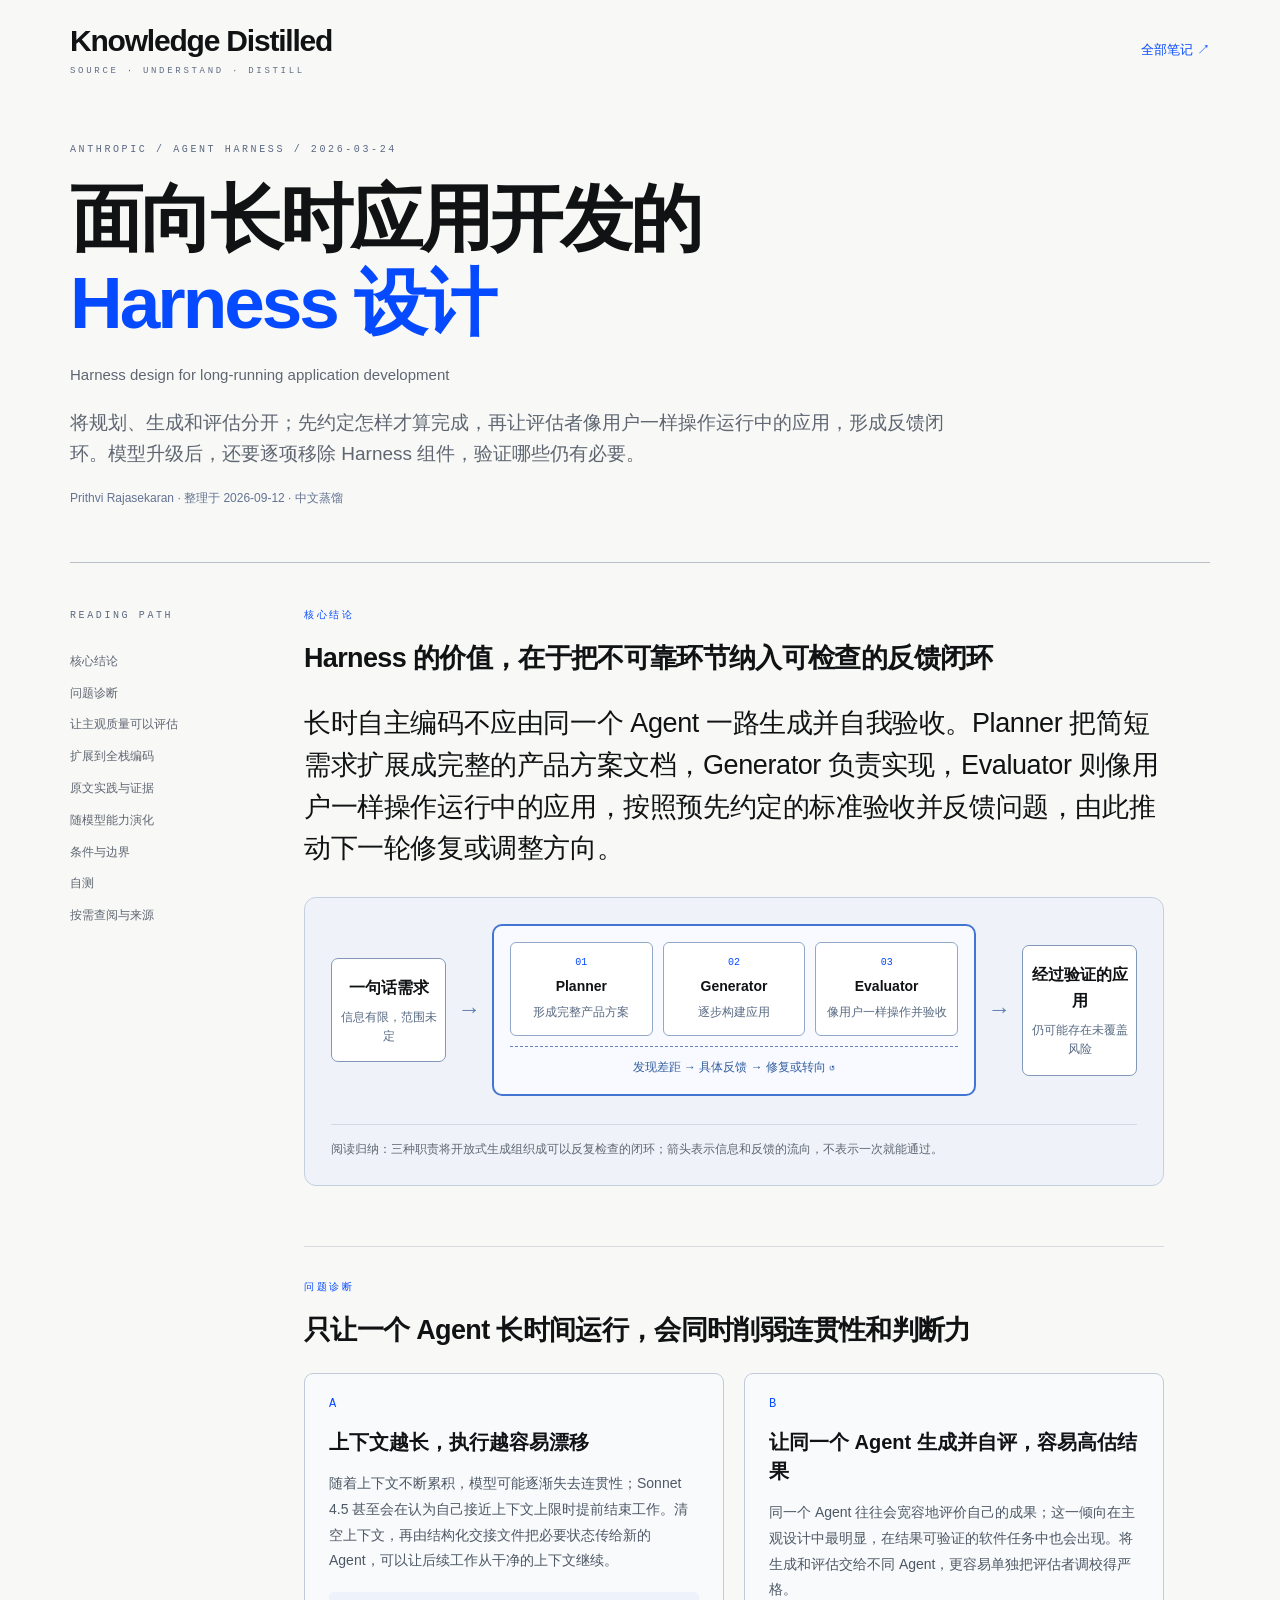
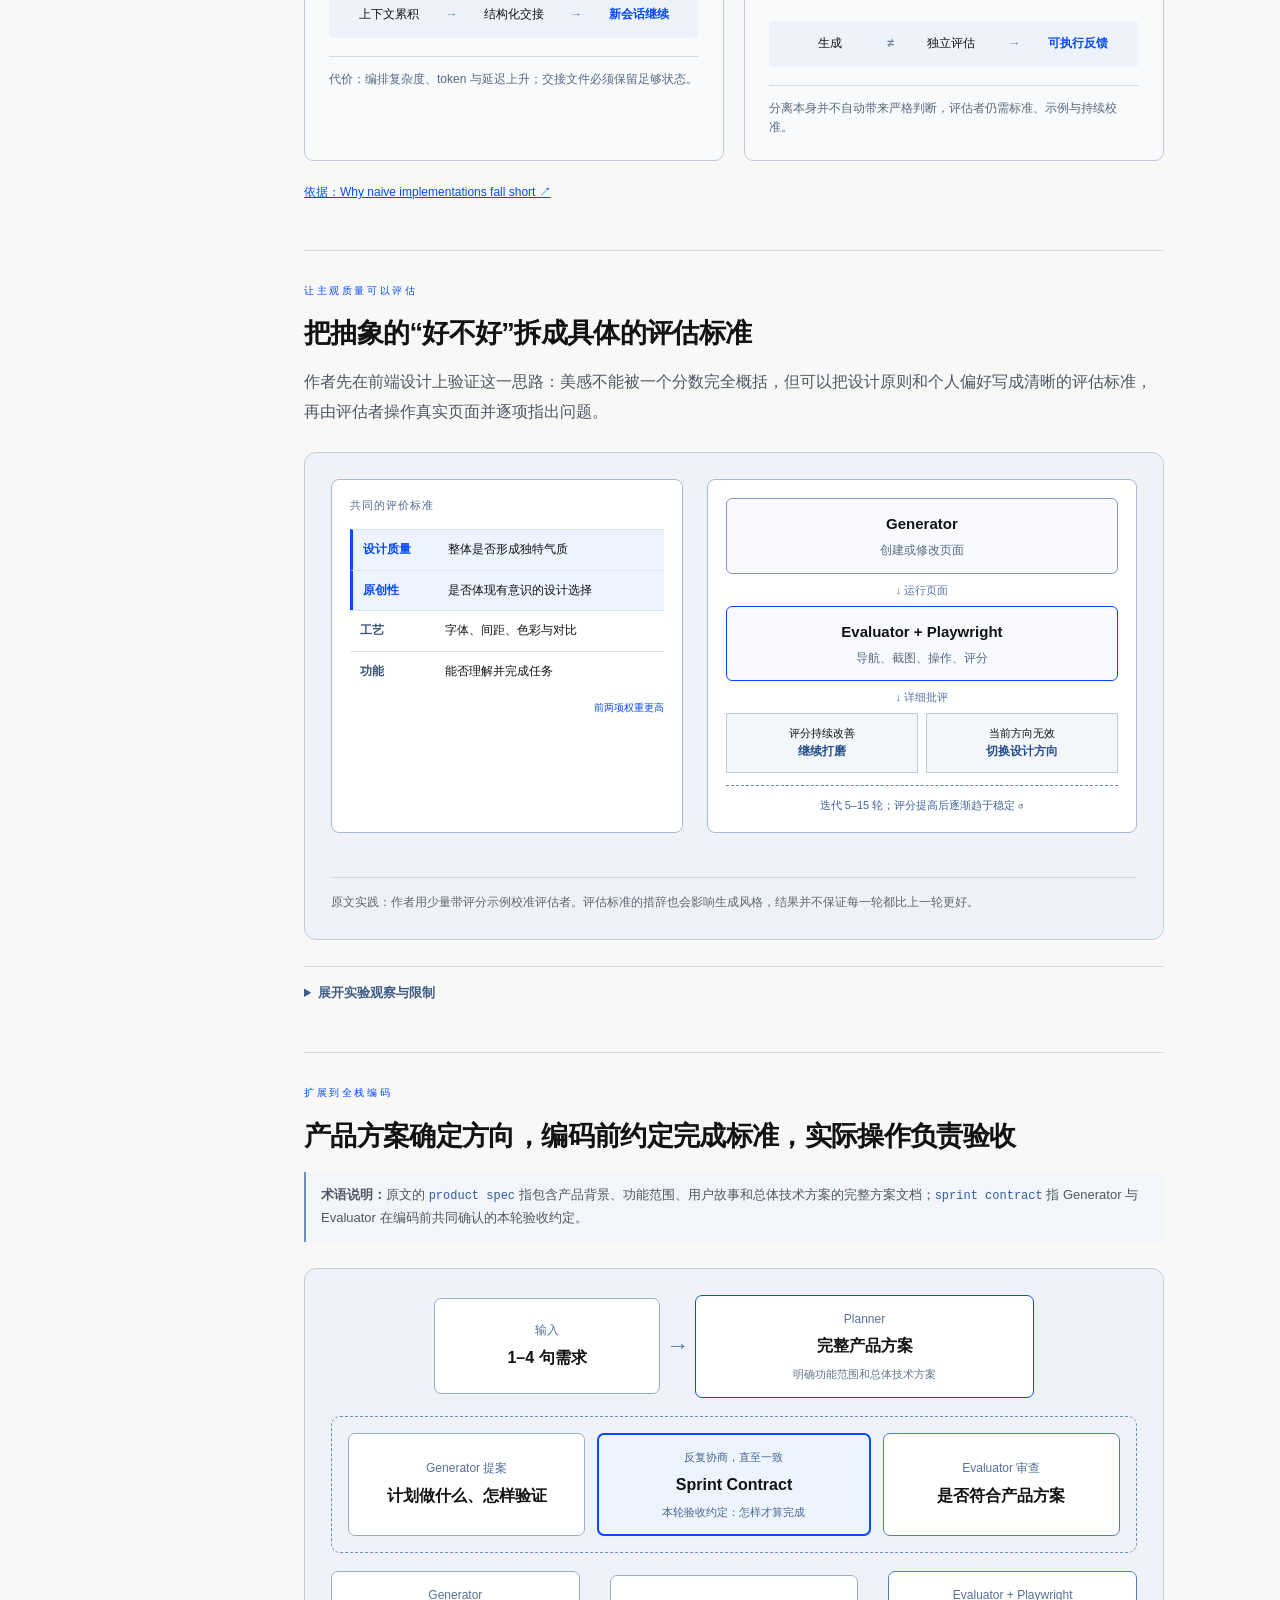
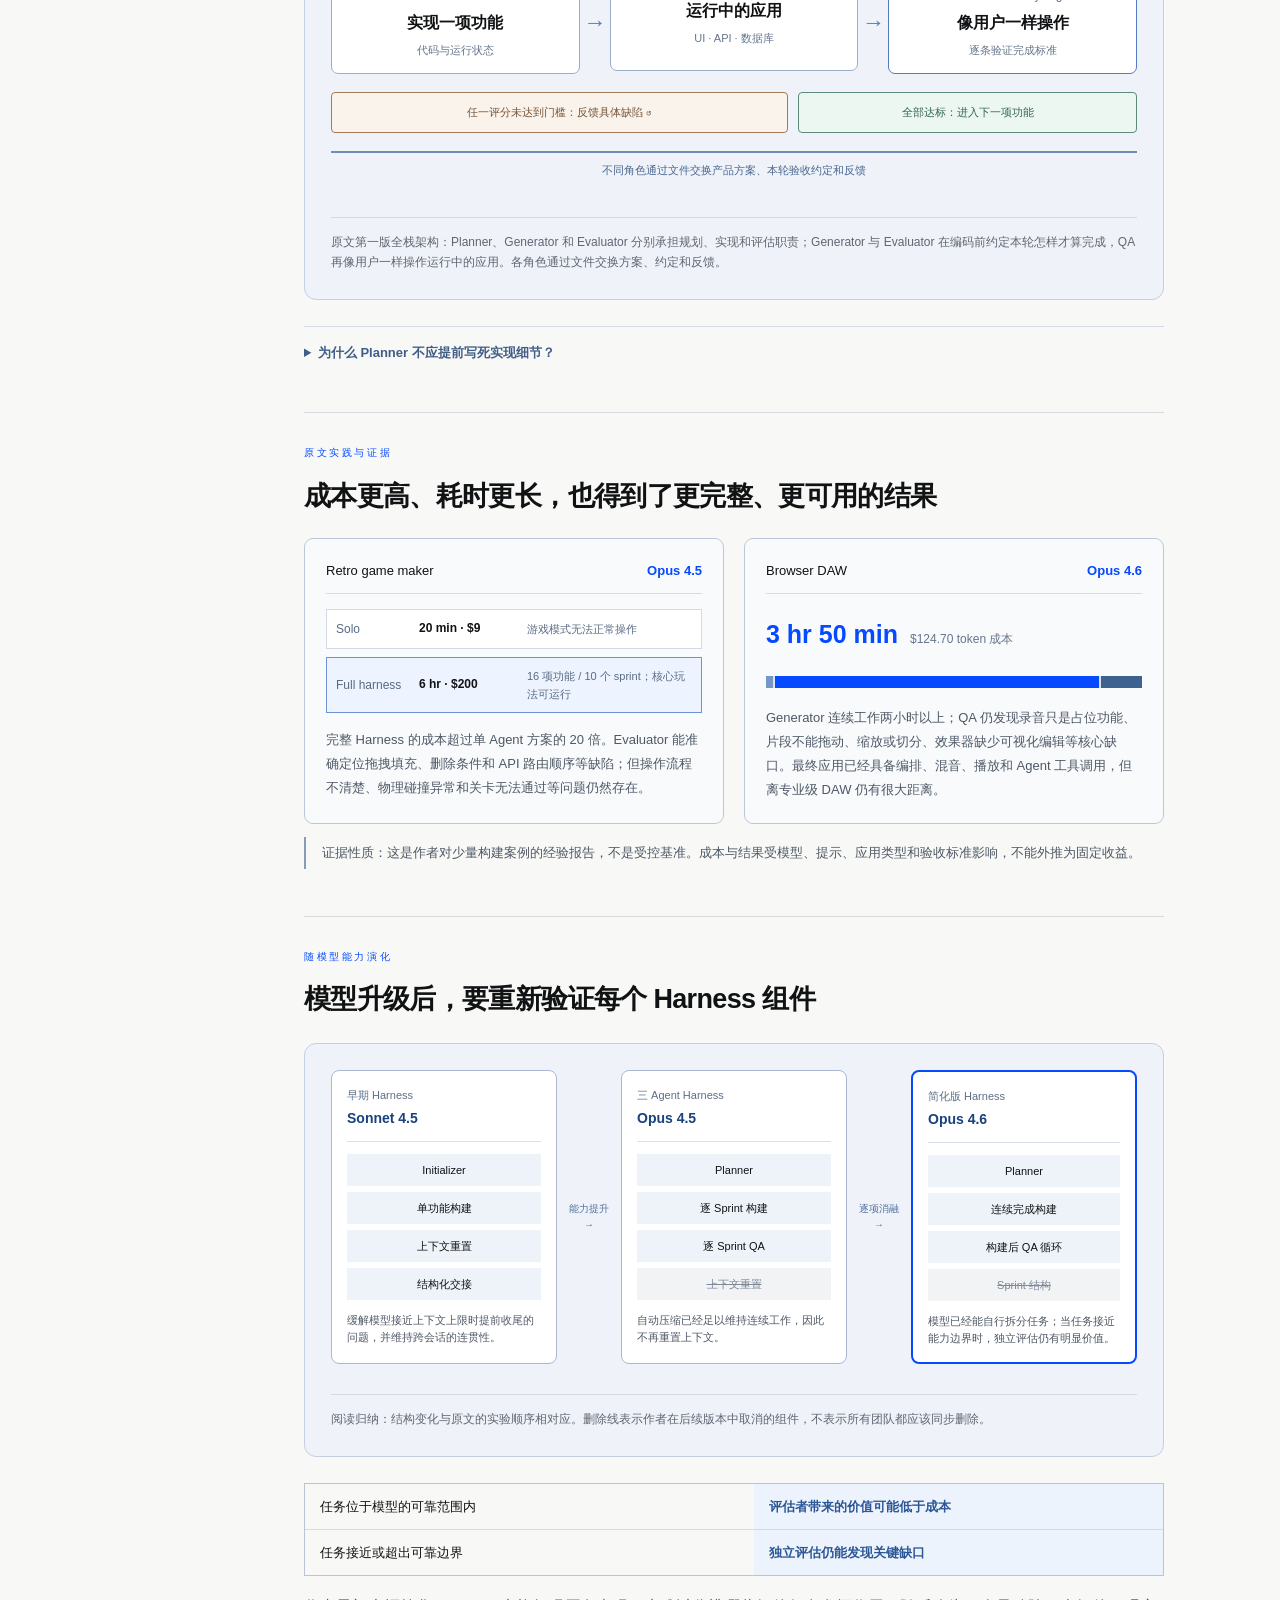
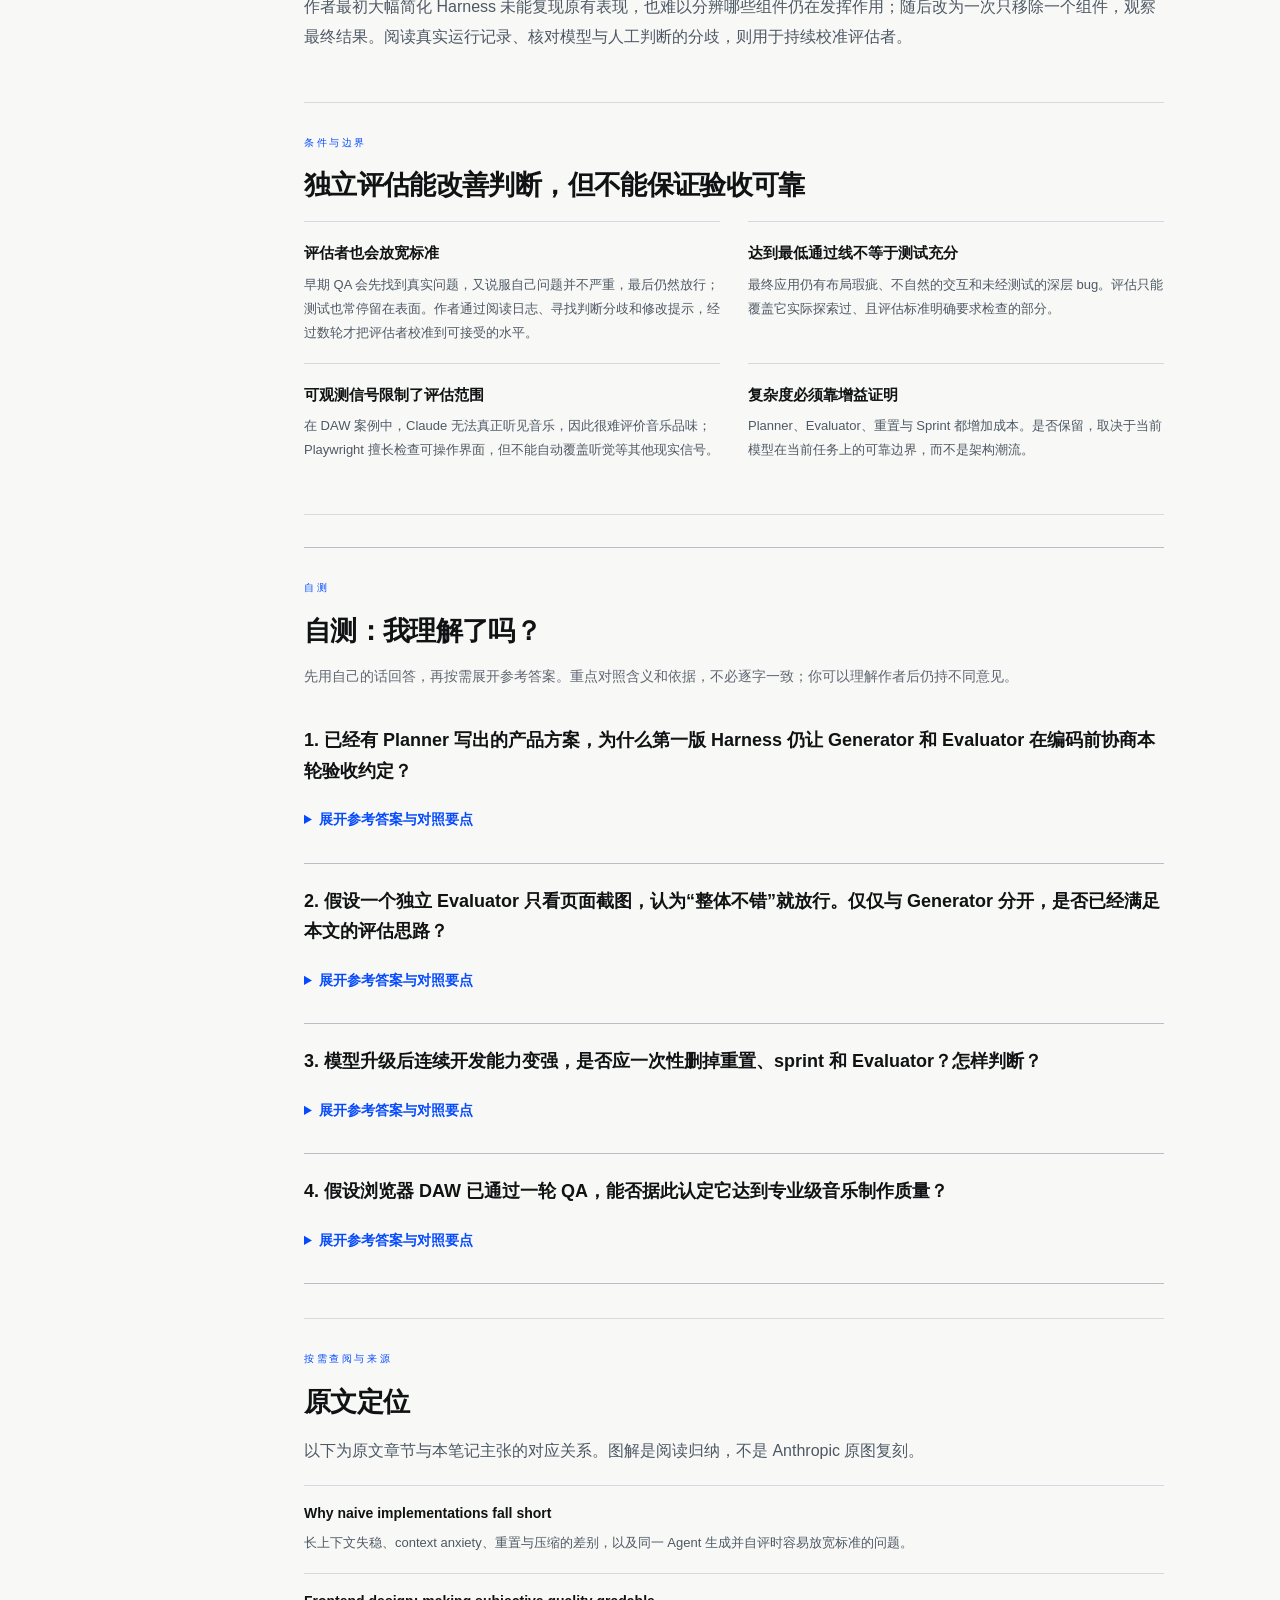
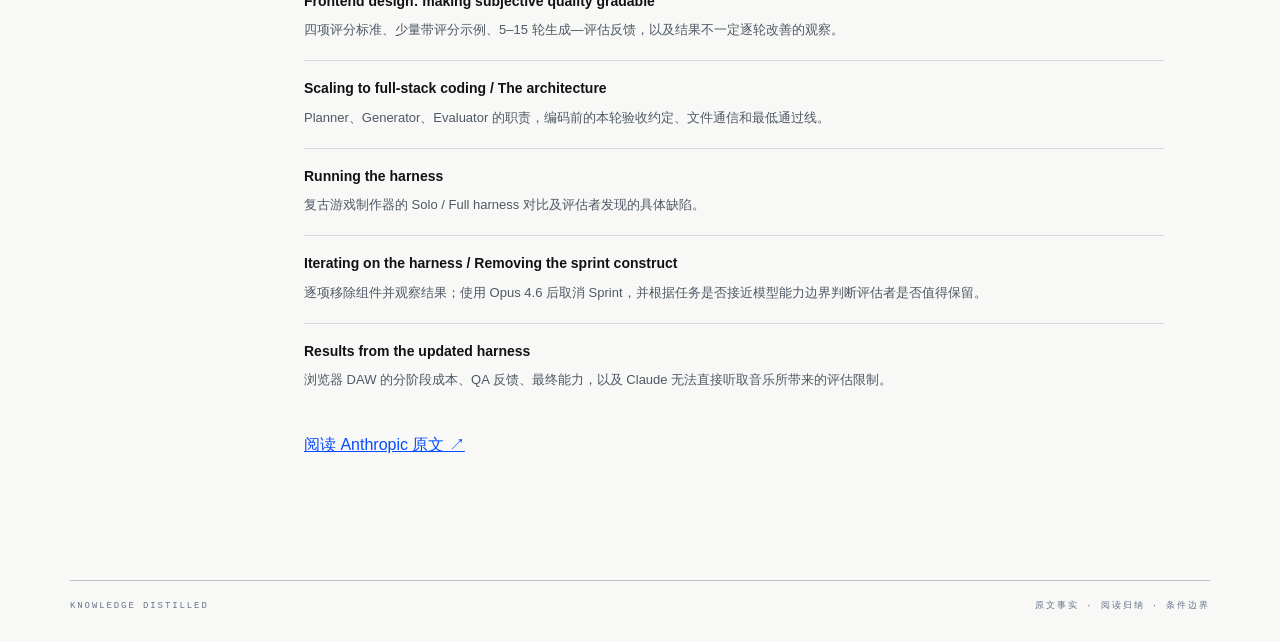
==== commit 4b53657d: "feat: add static self-checks and improve article distillation" ====
--- a/ai/agents/anthropic/harness-design-long-running-apps/index.html
+++ b/ai/agents/anthropic/harness-design-long-running-apps/index.html
@@ -8,7 +8,7 @@
   <link rel="stylesheet" href="../../../../assets/css/style.css?v=2">
   <link rel="stylesheet" href="note.css?v=1">
   <script src="note.js" defer></script>
-</head>
+<link rel="stylesheet" href="../../../../assets/css/self-check.css?v=1"></head>
 <body>
   <a class="skip-link" href="#main">跳至正文</a>
   <div class="container">
@@ -31,12 +31,12 @@
           <div class="eyebrow">Reading path</div>
           <a href="#conclusion">核心结论</a>
           <a href="#failures">问题诊断</a>
-          <a href="#feedback">评估主观质量</a>
-          <a href="#architecture">三 Agent 架构</a>
-          <a href="#evidence">实验依据</a>
-          <a href="#evolution">随模型演化</a>
+          <a href="#feedback">让主观质量可以评估</a>
+          <a href="#architecture">扩展到全栈编码</a>
+          <a href="#evidence">原文实践与证据</a>
+          <a href="#evolution">随模型能力演化</a>
           <a href="#boundaries">条件与边界</a>
-          <a href="#source">原文定位</a>
+          <a href="#self-check">自测</a><a href="#source">按需查阅与来源</a>
         </nav>
 
         <div class="reading-main">
@@ -200,7 +200,7 @@
               <span>任务位于模型的可靠范围内</span><strong>评估者带来的价值可能低于成本</strong>
               <span>任务接近或超出可靠边界</span><strong>独立评估仍能发现关键缺口</strong>
             </div>
-            <p>作者没有一次性大幅修改 Harness，而是先阅读真实运行记录，找出模型判断与人工判断的分歧；然后一次只移除一个组件，观察最终结果，避免误判性能变化的原因。</p>
+            <p>作者最初大幅简化 Harness 未能复现原有表现，也难以分辨哪些组件仍在发挥作用；随后改为一次只移除一个组件，观察最终结果。阅读真实运行记录、核对模型与人工判断的分歧，则用于持续校准评估者。</p>
           </section>
 
           <section class="section" id="boundaries">
@@ -214,7 +214,7 @@
             </div>
           </section>
 
-          <section class="section source-section" id="source">
+          <section class="section self-check-section" id="self-check"><div class="eyebrow">自测</div><h2>自测：我理解了吗？</h2><p>先用自己的话回答，再按需展开参考答案。重点对照含义和依据，不必逐字一致；你可以理解作者后仍持不同意见。</p><article class="self-check-question" id="check-contract"><h3>1. 已经有 Planner 写出的产品方案，为什么第一版 Harness 仍让 Generator 和 Evaluator 在编码前协商本轮验收约定？</h3><details><summary>展开参考答案与对照要点</summary><div class="self-check-answer"><p><strong>参考解释：</strong>产品方案给出方向和范围，验收约定则把用户故事落实为本轮可验证的行为。生成者提出做什么、怎样验证，评估者检查是否符合方案，达成一致后再实现，减少做完后才争论完成标准的情况。</p><p><strong>对照要点：</strong>是否区分产品方向与可验证行为，并说清双方为何在编码前对齐。</p><p><strong>容易误解：</strong>这不要求 Planner 提前写死全部实现细节，也不意味着所有后续模型都要保留 sprint。</p><p><strong>回查：</strong><a href="#architecture">三 Agent 架构</a> · <a href="https://www.anthropic.com/engineering/harness-design-long-running-apps" target="_blank" rel="noreferrer">原文依据</a>（章节：Scaling to full-stack coding / The architecture；Removing the sprint construct）。</p></div></details></article><article class="self-check-question" id="check-evaluation"><h3>2. 假设一个独立 Evaluator 只看页面截图，认为“整体不错”就放行。仅仅与 Generator 分开，是否已经满足本文的评估思路？</h3><details><summary>展开参考答案与对照要点</summary><div class="self-check-answer"><p><strong>参考解释：</strong>还没有。独立角色更容易单独校准判断，但仍需明确标准、示例和实际操作。评估者应像用户一样检查运行中的应用，给出具体缺陷供修复；只看截图无法证明交互可用，独立身份也不保证判断严格。</p><p><strong>对照要点：</strong>是否同时说明职责分离、共同标准、实际操作和反馈的作用。</p><p><strong>容易误解：</strong>评分或截图不能替代行为验证；达到通过线也不等于没有未覆盖的问题。</p><p><strong>回查：</strong><a href="#boundaries">评估的条件与边界</a> · <a href="https://www.anthropic.com/engineering/harness-design-long-running-apps" target="_blank" rel="noreferrer">原文依据</a>（章节：Why naive implementations fall short；Frontend design: making subjective quality gradable；Running the harness）。</p></div></details></article><article class="self-check-question" id="check-evolution"><h3>3. 模型升级后连续开发能力变强，是否应一次性删掉重置、sprint 和 Evaluator？怎样判断？</h3><details><summary>展开参考答案与对照要点</summary><div class="self-check-answer"><p><strong>参考解释：</strong>不应仅凭升级就全部删除。应逐项移除组件并观察最终影响，避免一次大改后无法判断原因；阅读运行记录、比较模型与人工判断，则有助于校准评估者。旧补偿可能失效，而接近模型能力边界的任务仍可能需要独立评估；保留与否要比较当前任务上的收益和成本。</p><p><strong>对照要点：</strong>是否解释了逐项验证的目的，并保留任务能力边界。</p><p><strong>容易误解：</strong>作者在特定版本取消某个组件，不是对所有项目的统一删减指令。</p><p><strong>回查：</strong><a href="#evolution">随模型演化</a> · <a href="https://www.anthropic.com/engineering/harness-design-long-running-apps" target="_blank" rel="noreferrer">原文依据</a>（章节：Iterating on the harness；Removing the sprint construct）。</p></div></details></article><article class="self-check-question" id="check-limits"><h3>4. 假设浏览器 DAW 已通过一轮 QA，能否据此认定它达到专业级音乐制作质量？</h3><details><summary>展开参考答案与对照要点</summary><div class="self-check-answer"><p><strong>参考解释：</strong>不能。验收只覆盖实际检查过的行为和可观测信号，深层功能仍可能漏检；Claude 不能真正听见音乐，也限制了音乐质量判断。作者的少量案例说明部分能力改善，同时保留成本与功能缺口，不是专业质量的保证。</p><p><strong>对照要点：</strong>是否区分界面与功能检查、听觉判断，以及实际测试覆盖范围。</p><p><strong>容易误解：</strong>通过 QA 不等于全部功能完整，更不等于在所有任务中获得固定收益。</p><p><strong>回查：</strong><a href="#boundaries">条件与边界</a> · <a href="https://www.anthropic.com/engineering/harness-design-long-running-apps" target="_blank" rel="noreferrer">原文依据</a>（章节：Running the harness；Results from the updated harness）。</p></div></details></article></section><section class="section source-section" id="source">
             <div class="eyebrow">按需查阅与来源</div>
             <h2>原文定位</h2>
             <p>以下为原文章节与本笔记主张的对应关系。图解是阅读归纳，不是 Anthropic 原图复刻。</p>
--- a/assets/css/style.css
+++ b/assets/css/style.css
@@ -1,5 +1,5 @@
 :root{--bg:#f8f9f6;--text:#101214;--muted:#5f6672;--accent:#064aff;--border:#b9bfc6;--soft:#eef2f8;--mono:ui-monospace,SFMono-Regular,Consolas,monospace}
-*{box-sizing:border-box}html{scroll-behavior:smooth;scroll-padding-top:28px}body{margin:0;background:var(--bg);color:var(--text);font-family:Inter,-apple-system,BlinkMacSystemFont,"Segoe UI","PingFang SC","Microsoft YaHei",sans-serif;line-height:1.65}a{color:inherit;text-decoration:none}button{font:inherit}a,button{-webkit-tap-highlight-color:transparent}a:focus-visible,button:focus-visible{outline:3px solid var(--accent);outline-offset:6px}a:hover{color:var(--accent)}[hidden]{display:none!important}.container{width:min(1300px,calc(100% - 112px));margin:auto}.skip-link{position:absolute;left:20px;top:-80px;padding:8px 16px;background:var(--text);color:white;z-index:10}.skip-link:focus{top:10px}.site-header{display:flex;align-items:center;justify-content:space-between;gap:32px;padding:24px 0 0}.brand{font-size:30px;font-weight:750;line-height:1.15;letter-spacing:-1.2px;white-space:nowrap}.brand span{display:block;font-family:var(--mono);font-size:9px;letter-spacing:2.7px;text-transform:uppercase;font-weight:400;margin-top:7px;color:#626d86}.site-nav{display:flex;align-items:center;gap:36px;font-size:14px}.site-nav a{padding:10px 0}.site-nav [aria-current]{color:var(--accent)}.github-link{border-left:1px solid #ccd0d6;padding-left:36px!important}.eyebrow{font-family:var(--mono);font-size:10px;line-height:1.85;font-weight:400;text-transform:uppercase;letter-spacing:2.6px;color:#5c6882}.home-hero{position:relative;padding:60px 0 34px;min-height:665px}.hero-copy{position:relative;z-index:1;width:58%}.home-hero h1{font-size:clamp(58px,6.2vw,89px);font-weight:760;line-height:1.18;letter-spacing:-4px;margin:26px 0 20px}.home-hero h1 span{color:var(--accent)}.hero-subtitle{font-size:23px;letter-spacing:.6px;color:var(--muted);margin:20px 0 44px}.featured h2{font-size:clamp(34px,3.65vw,53px);line-height:1.15;letter-spacing:-2px;margin:13px 0 15px;white-space:nowrap;font-weight:740}.featured p{font-size:17px;color:var(--muted);line-height:1.8;margin:0 0 24px}.button{display:inline-flex;align-items:center;justify-content:center;min-width:170px;min-height:48px;padding:11px 27px;background:var(--accent);border:1px solid var(--accent);color:white;font-size:15px;border-radius:2px;transition:background .18s}.button:hover{color:white;background:#0038c9}.hero-art{position:absolute;width:50%;right:0;top:64px;bottom:48px;margin:0;pointer-events:none}.hero-art img{width:112%;height:90%;object-fit:contain;position:absolute;left:-3%;top:50px;mix-blend-mode:multiply}.art-process{position:absolute;right:9px;top:0;z-index:1}.hero-art figcaption{position:absolute;right:0;bottom:36px;font-size:9px;max-width:115px}.knowledge-map{border-top:1px solid var(--border);padding:22px 0 34px;scroll-margin-top:24px}.section-heading{display:flex;align-items:center;justify-content:space-between;gap:20px;margin:0 0 30px}.section-heading h2{margin:0}.section-heading>span{color:var(--accent)}.topic-grid{display:grid;grid-template-columns:repeat(3,1fr)}.topic{display:flex;gap:28px;padding:0 30px 0 0}.topic+.topic{border-left:1px solid #d4d8dc;padding-left:36px}.topic-number{font-family:var(--mono);font-size:11px;letter-spacing:1px;color:#637293;padding-top:5px}.topic h3{font-size:23px;line-height:1.35;letter-spacing:-.6px;margin:0 0 10px;white-space:nowrap}.topic p{font-size:15px;color:var(--muted);line-height:1.5;margin:0 0 12px}.topic a{font-size:14px;color:var(--accent)}.topic a:hover{text-decoration:underline}.pending{font-size:11px;color:#777f88}.site-footer{border-top:1px solid var(--border);display:flex;justify-content:space-between;gap:25px;padding:17px 0 28px;font:9px/1.8 var(--mono);text-transform:uppercase;letter-spacing:1.9px;color:#68738a}.empty-state{padding:6px 0 30px;min-height:140px}.empty-state h3{font-size:24px;margin:0}.empty-state p{color:var(--muted)}.empty-state button{background:none;border:0;padding:0;color:var(--accent);cursor:pointer}
+*{box-sizing:border-box}html{scroll-behavior:smooth;scroll-padding-top:28px}body{margin:0;background:var(--bg);color:var(--text);font-family:Inter,-apple-system,BlinkMacSystemFont,"Segoe UI","PingFang SC","Microsoft YaHei",sans-serif;line-height:1.65}a{color:inherit;text-decoration:none}button{font:inherit}a,button{-webkit-tap-highlight-color:transparent}a:focus-visible,button:focus-visible{outline:3px solid var(--accent);outline-offset:6px}a:hover{color:var(--accent)}[hidden]{display:none!important}.container{width:min(1300px,calc(100% - 112px));margin:auto}.skip-link{position:absolute;left:20px;top:-80px;padding:8px 16px;background:var(--text);color:white;z-index:10}.skip-link:focus{top:10px}.site-header{display:flex;align-items:center;justify-content:space-between;gap:32px;padding:24px 0 0}.brand{font-size:30px;font-weight:750;line-height:1.15;letter-spacing:-1.2px;white-space:nowrap}.brand span{display:block;font-family:var(--mono);font-size:9px;letter-spacing:2.7px;text-transform:uppercase;font-weight:400;margin-top:7px;color:#626d86}.site-nav{display:flex;align-items:center;gap:36px;font-size:14px}.site-nav a{padding:10px 0}.site-nav [aria-current]{color:var(--accent)}.github-link{border-left:1px solid #ccd0d6;padding-left:36px!important}.eyebrow{font-family:var(--mono);font-size:10px;line-height:1.85;font-weight:400;text-transform:uppercase;letter-spacing:2.6px;color:#5c6882}.home-hero{position:relative;padding:60px 0 34px;min-height:665px}.hero-copy{position:relative;z-index:1;width:58%}.home-hero h1{font-size:clamp(58px,6.2vw,89px);font-weight:760;line-height:1.18;letter-spacing:-4px;margin:26px 0 20px}.home-hero h1 span{color:var(--accent)}.hero-subtitle{font-size:23px;letter-spacing:.6px;color:var(--muted);margin:20px 0 44px}.featured h2{font-size:clamp(34px,3.65vw,53px);line-height:1.15;letter-spacing:-2px;margin:13px 0 15px;white-space:nowrap;font-weight:740}.featured p{font-size:17px;color:var(--muted);line-height:1.8;margin:0 0 24px}.button{display:inline-flex;align-items:center;justify-content:center;min-width:170px;min-height:48px;padding:11px 27px;background:var(--accent);border:1px solid var(--accent);color:white;font-size:15px;border-radius:2px;transition:background .18s}.button:hover{color:white;background:#0038c9}.hero-art{position:absolute;width:50%;right:0;top:64px;bottom:48px;margin:0;pointer-events:none}.hero-art img{width:112%;height:90%;object-fit:contain;position:absolute;left:-3%;top:50px;mix-blend-mode:multiply}.art-process{position:absolute;right:9px;top:0;z-index:1}.hero-art figcaption{position:absolute;right:0;bottom:36px;font-size:9px;max-width:115px}.knowledge-map{border-top:1px solid var(--border);padding:22px 0 34px;scroll-margin-top:24px}.section-heading{display:flex;align-items:center;justify-content:space-between;gap:20px;margin:0 0 30px}.section-heading h2{margin:0}.section-heading>span{color:var(--accent)}.topic-grid{display:grid;grid-template-columns:repeat(4,1fr)}.topic{display:flex;gap:28px;padding:0 30px 0 0}.topic+.topic{border-left:1px solid #d4d8dc;padding-left:36px}.topic-number{font-family:var(--mono);font-size:11px;letter-spacing:1px;color:#637293;padding-top:5px}.topic h3{font-size:23px;line-height:1.35;letter-spacing:-.6px;margin:0 0 10px;white-space:nowrap}.topic p{font-size:15px;color:var(--muted);line-height:1.5;margin:0 0 12px}.topic a{font-size:14px;color:var(--accent)}.topic a:hover{text-decoration:underline}.pending{font-size:11px;color:#777f88}.site-footer{border-top:1px solid var(--border);display:flex;justify-content:space-between;gap:25px;padding:17px 0 28px;font:9px/1.8 var(--mono);text-transform:uppercase;letter-spacing:1.9px;color:#68738a}.empty-state{padding:6px 0 30px;min-height:140px}.empty-state h3{font-size:24px;margin:0}.empty-state p{color:var(--muted)}.empty-state button{background:none;border:0;padding:0;color:var(--accent);cursor:pointer}
 /* Shared reading layout */
 .article-header{padding:65px 0 42px;border-bottom:1px solid var(--border)}.breadcrumb{font-size:12px;color:var(--muted);margin-bottom:28px}.breadcrumb a{color:var(--accent)}.article-header h1{font-size:clamp(38px,5.7vw,76px);letter-spacing:-3px;line-height:1.15;margin:18px 0}.article-header .subtitle{font-size:19px;color:var(--muted);max-width:720px}.reading-layout{display:grid;grid-template-columns:200px minmax(0,780px);gap:70px;padding:44px 0 70px}.contents{position:sticky;top:30px;align-self:start}.contents .eyebrow{margin-bottom:20px}.contents a{display:block;font-size:12px;color:var(--muted);padding:6px 0}.contents a:hover{color:var(--accent)}.reading-main{min-width:0}.section{padding:0 0 34px;margin-bottom:32px;border-bottom:1px solid #d7dbe0;scroll-margin-top:30px}.section:last-child{border:0;margin:0}.section h2{font-size:27px;letter-spacing:-.65px;line-height:1.3;margin:15px 0}.section p,.section li{font-size:16px;color:#4e5865;line-height:1.85}.section ul{padding-left:20px}.section li{padding-bottom:8px}.section .takeaway{font-size:27px;line-height:1.55;color:var(--text);letter-spacing:-.4px}.section .eyebrow{color:var(--accent)}.diagram{overflow:auto;padding:24px;background:var(--soft);font:14px/1.7 var(--mono);white-space:pre;color:#2e4568;border-left:2px solid var(--accent)}.tag{display:inline-block;font:11px/1.5 var(--mono);background:var(--soft);padding:5px 10px;margin:5px 5px 0 0;color:#4e6385}.section a{color:var(--accent);text-decoration:underline;overflow-wrap:anywhere}.note-status{font-size:12px;color:#637293}.article-footer{margin-top:0}.back-link{color:var(--accent);font-size:13px}.article-header .hero{background:none}
 @media(min-width:1500px){.home-hero{min-height:685px}}
@@ -9,3 +9,4 @@
 @media(prefers-reduced-motion:reduce){html{scroll-behavior:auto}*{transition:none!important}}
 @media(min-width:1151px){.container{width:calc(100% - 140px);max-width:1344px}.home-hero h1{font-size:96px}.featured h2{font-size:60px}.home-hero{padding-top:50px}.hero-subtitle{margin-bottom:42px}.topic h3{font-size:24px}}
 .hero-art img{mix-blend-mode:normal}
+@media(max-width:1150px) and (min-width:801px){.topic-grid{grid-template-columns:repeat(2,1fr);gap:28px 0}.topic:nth-child(3){border-left:0;padding-left:0}}
--- a/assets/css/self-check.css
+++ b/assets/css/self-check.css
@@ -0,0 +1,11 @@
+/* Native disclosure: questions remain visible; answers need no script. */
+.self-check-section{padding-top:32px;margin-top:32px;border-top:1px solid var(--border);scroll-margin-top:24px}
+.self-check-section>p{font-size:14px;color:var(--muted);line-height:1.8}
+.self-check-question{padding:22px 0;border-bottom:1px solid var(--border);scroll-margin-top:24px}
+.self-check-question h3{font-size:18px;line-height:1.7;margin:0 0 12px}
+.self-check-question summary{cursor:pointer;color:var(--accent);font-size:14px;padding:10px 0;line-height:1.6}
+.self-check-answer{padding:4px 18px;background:var(--surface,#f3f5f8);border-left:2px solid var(--accent);overflow-wrap:anywhere}
+.self-check-answer p{font-size:14px;line-height:1.85}
+.self-check-answer a{color:var(--accent);text-decoration:underline;text-underline-offset:3px}
+.self-check-question summary:focus-visible,.self-check-answer a:focus-visible{outline:2px solid var(--accent);outline-offset:4px;border-radius:2px}
+@media(max-width:800px){.self-check-question h3{font-size:17px}.self-check-answer{padding:4px 12px}}
